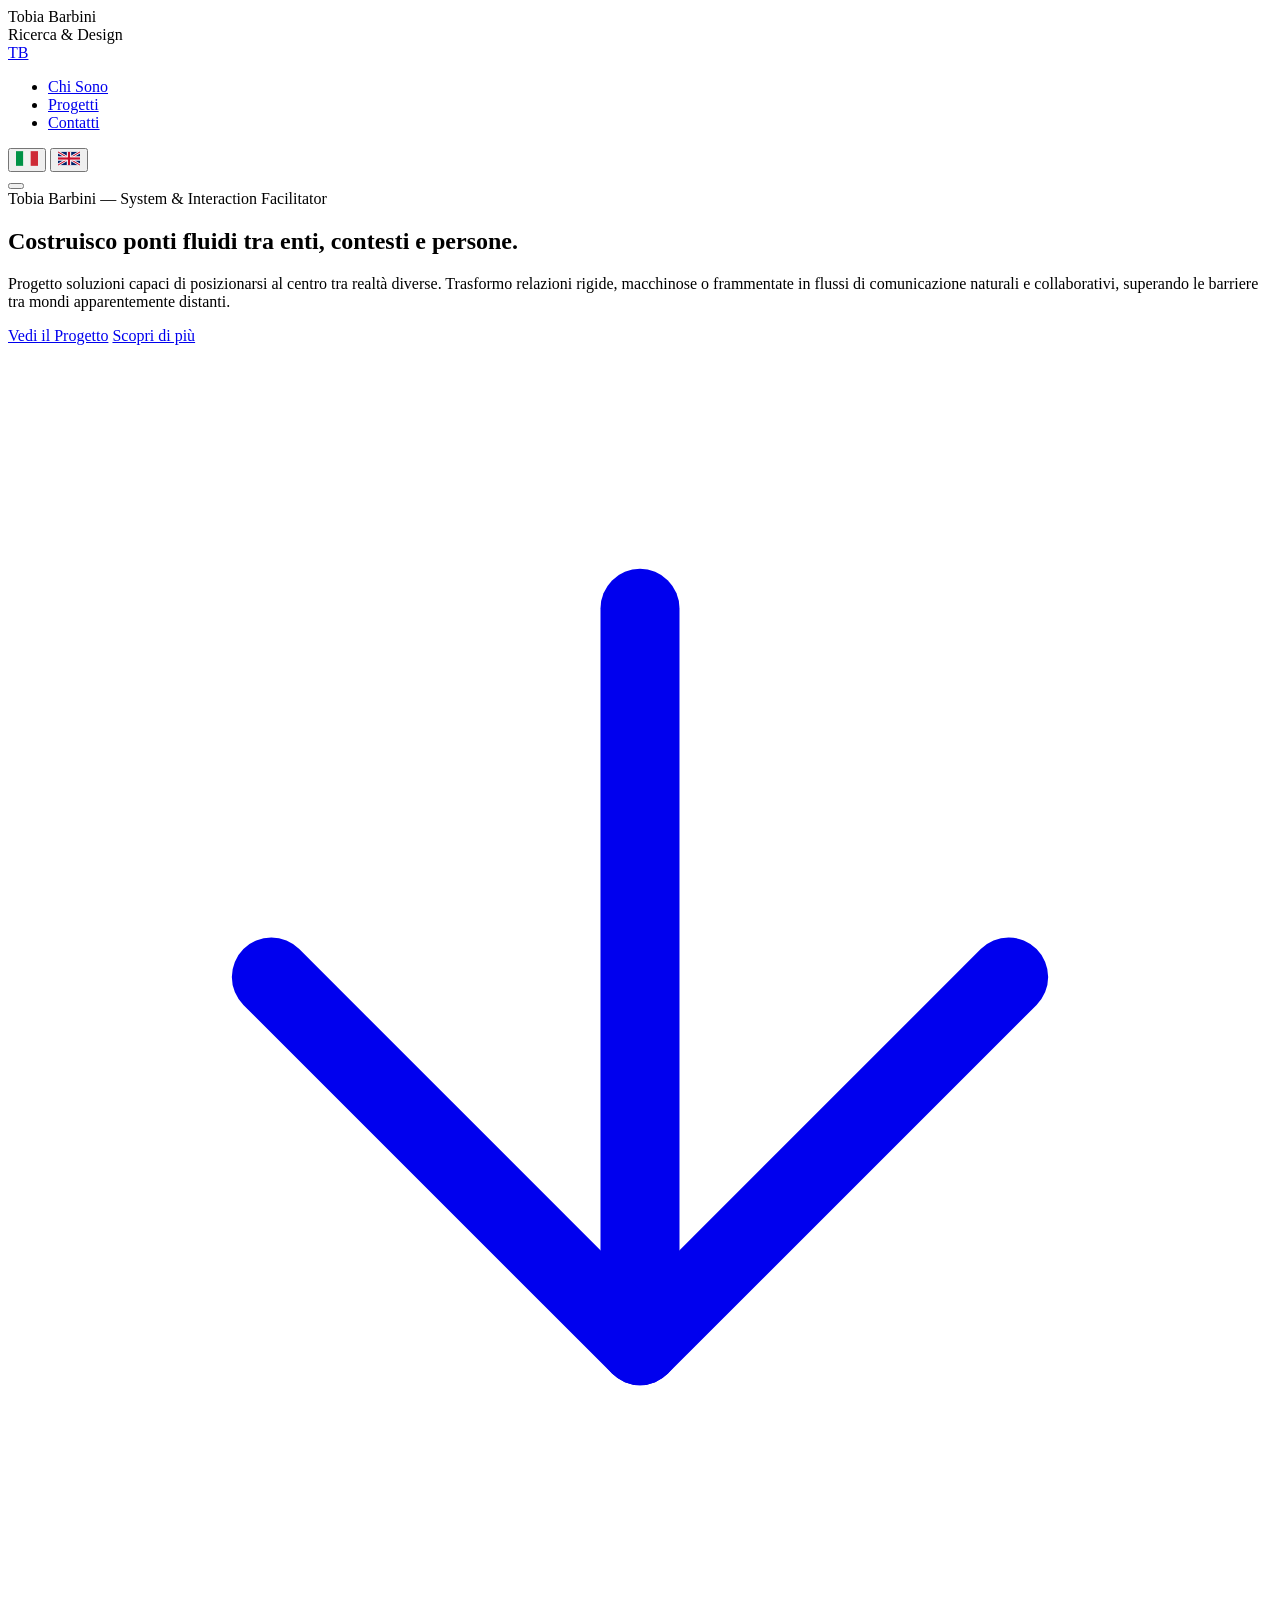
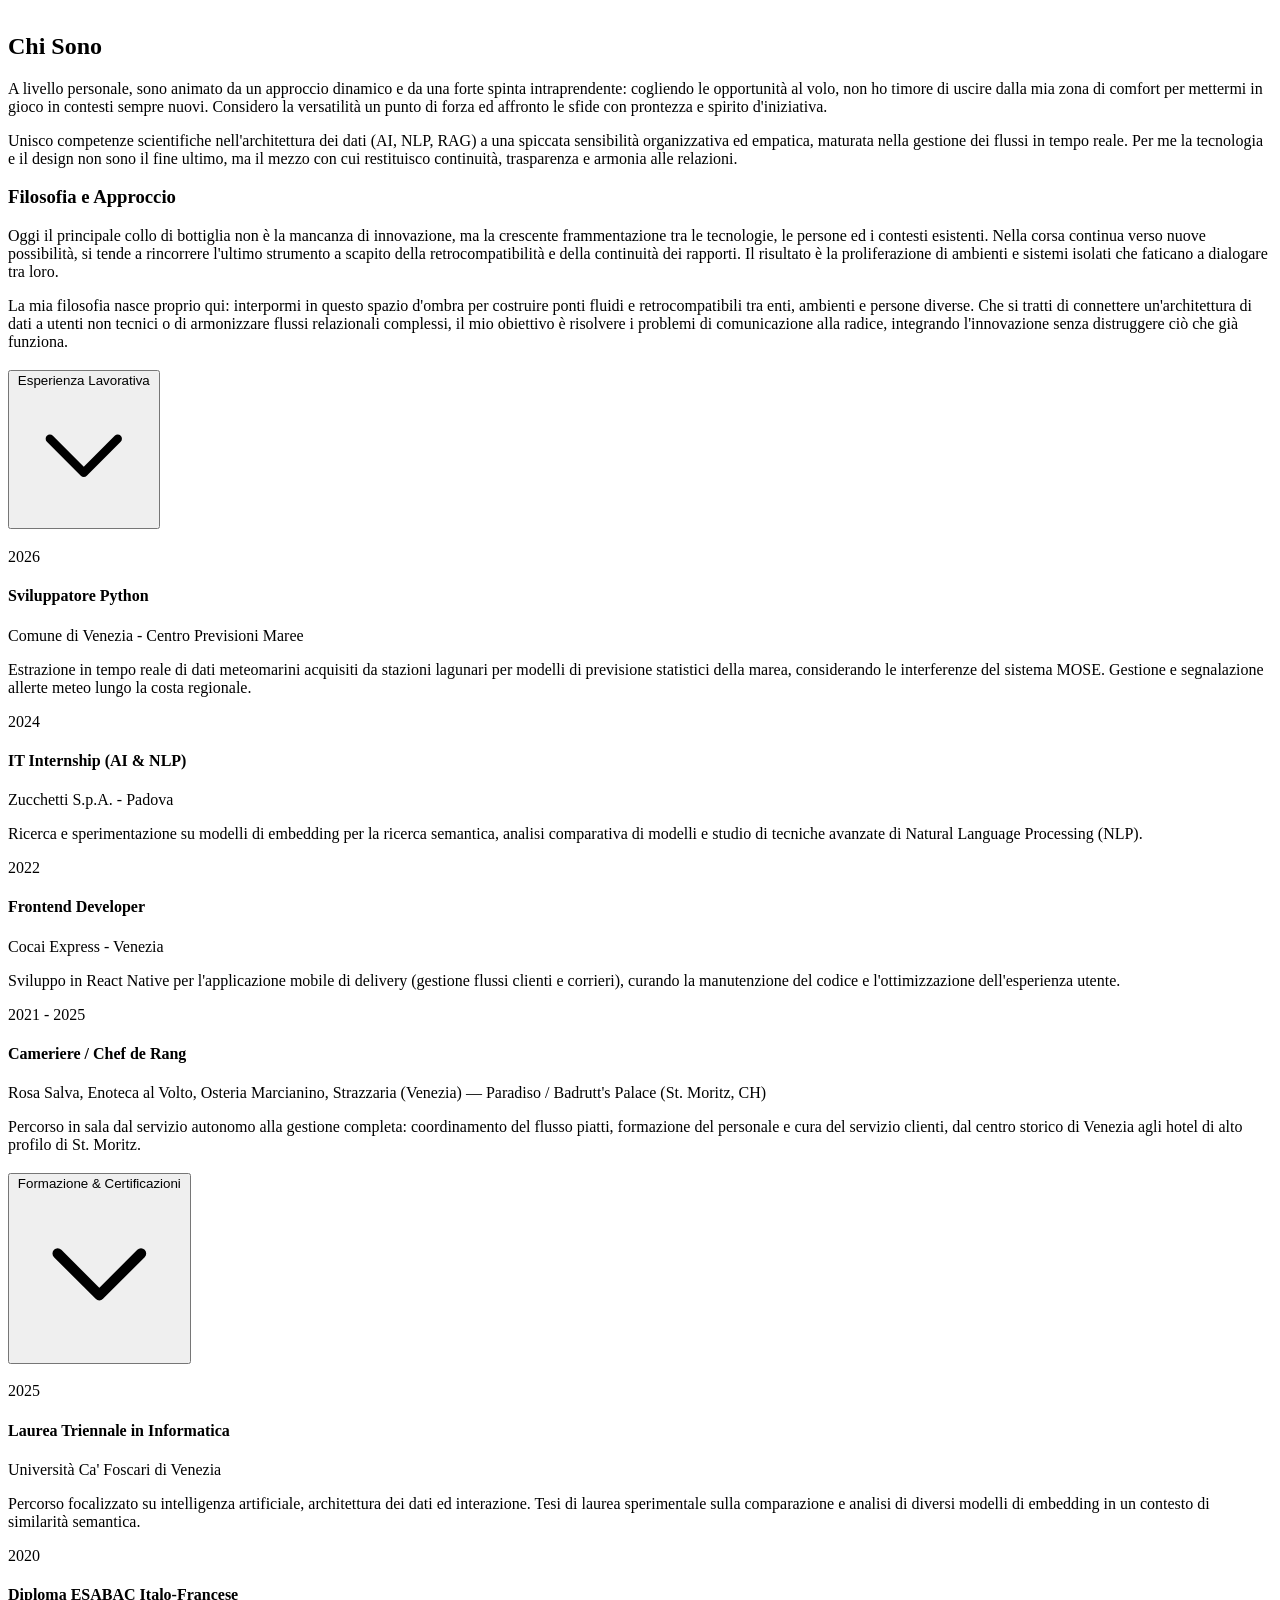
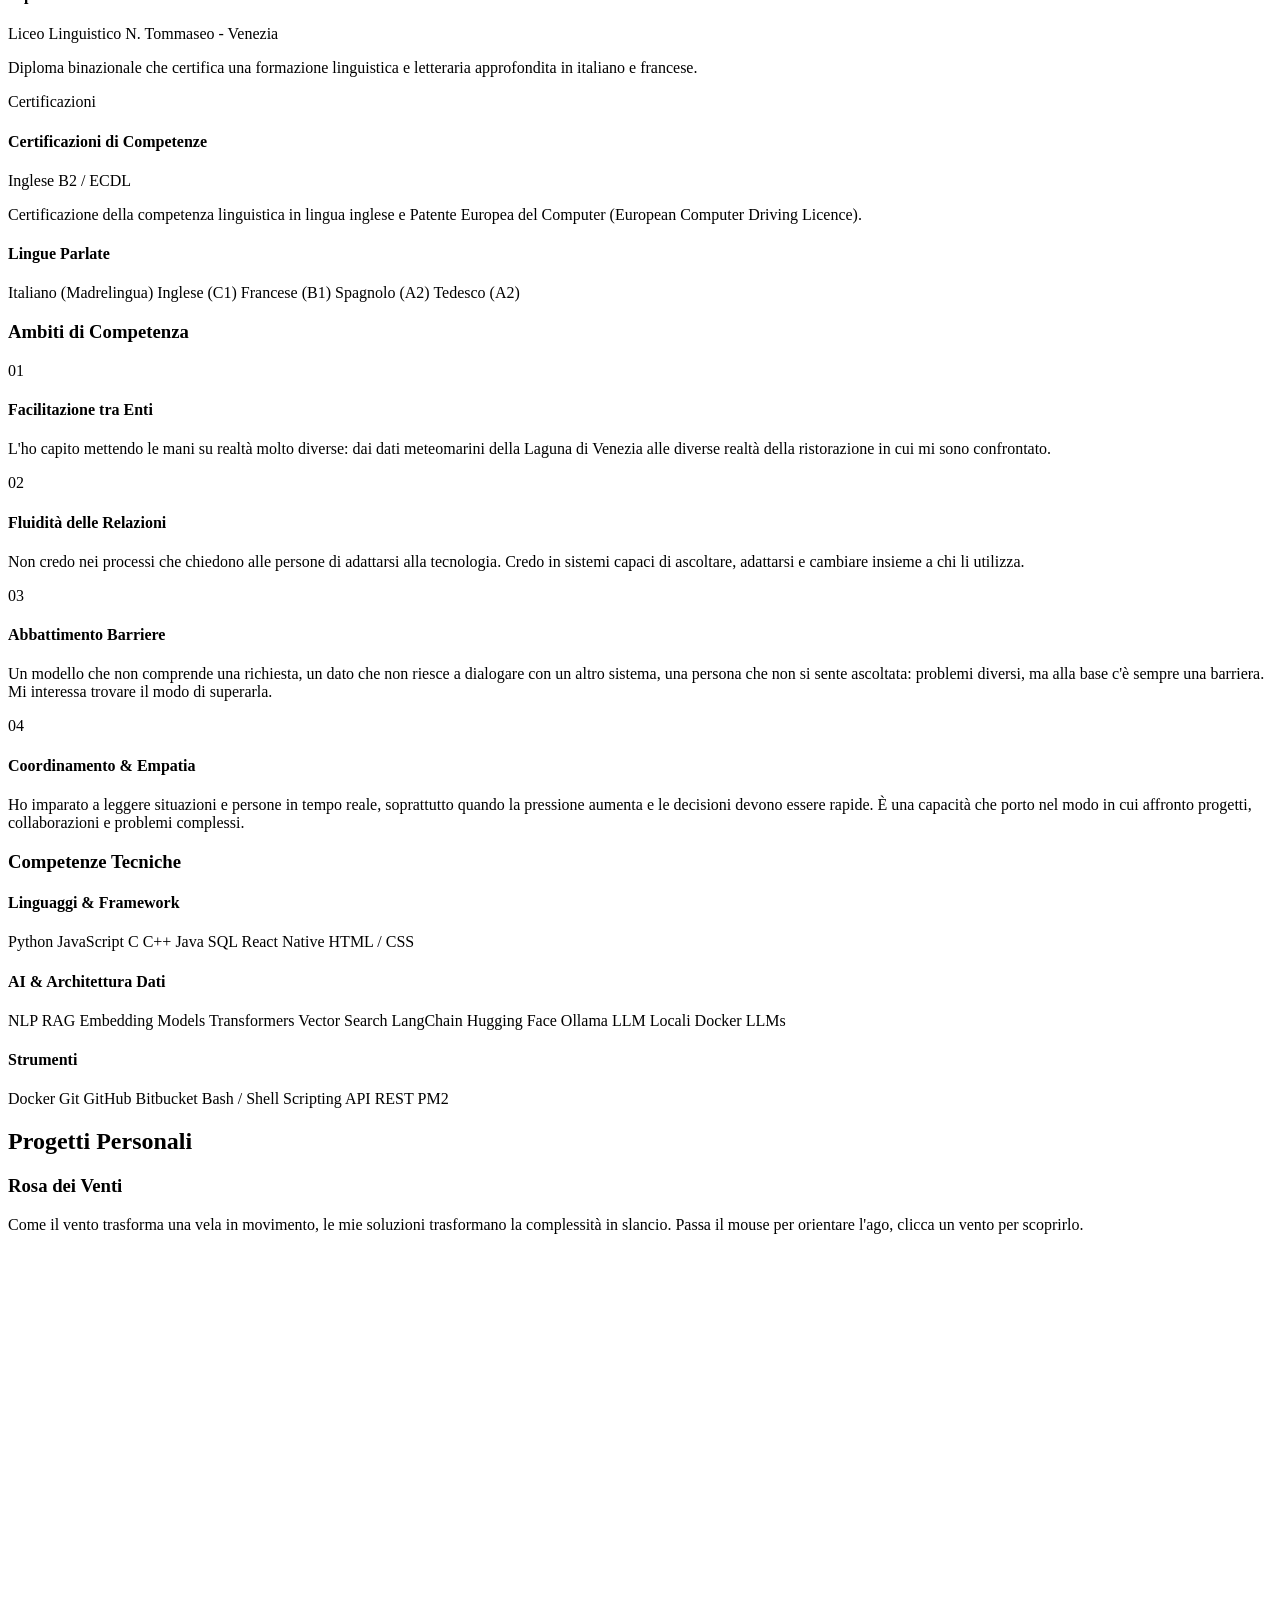
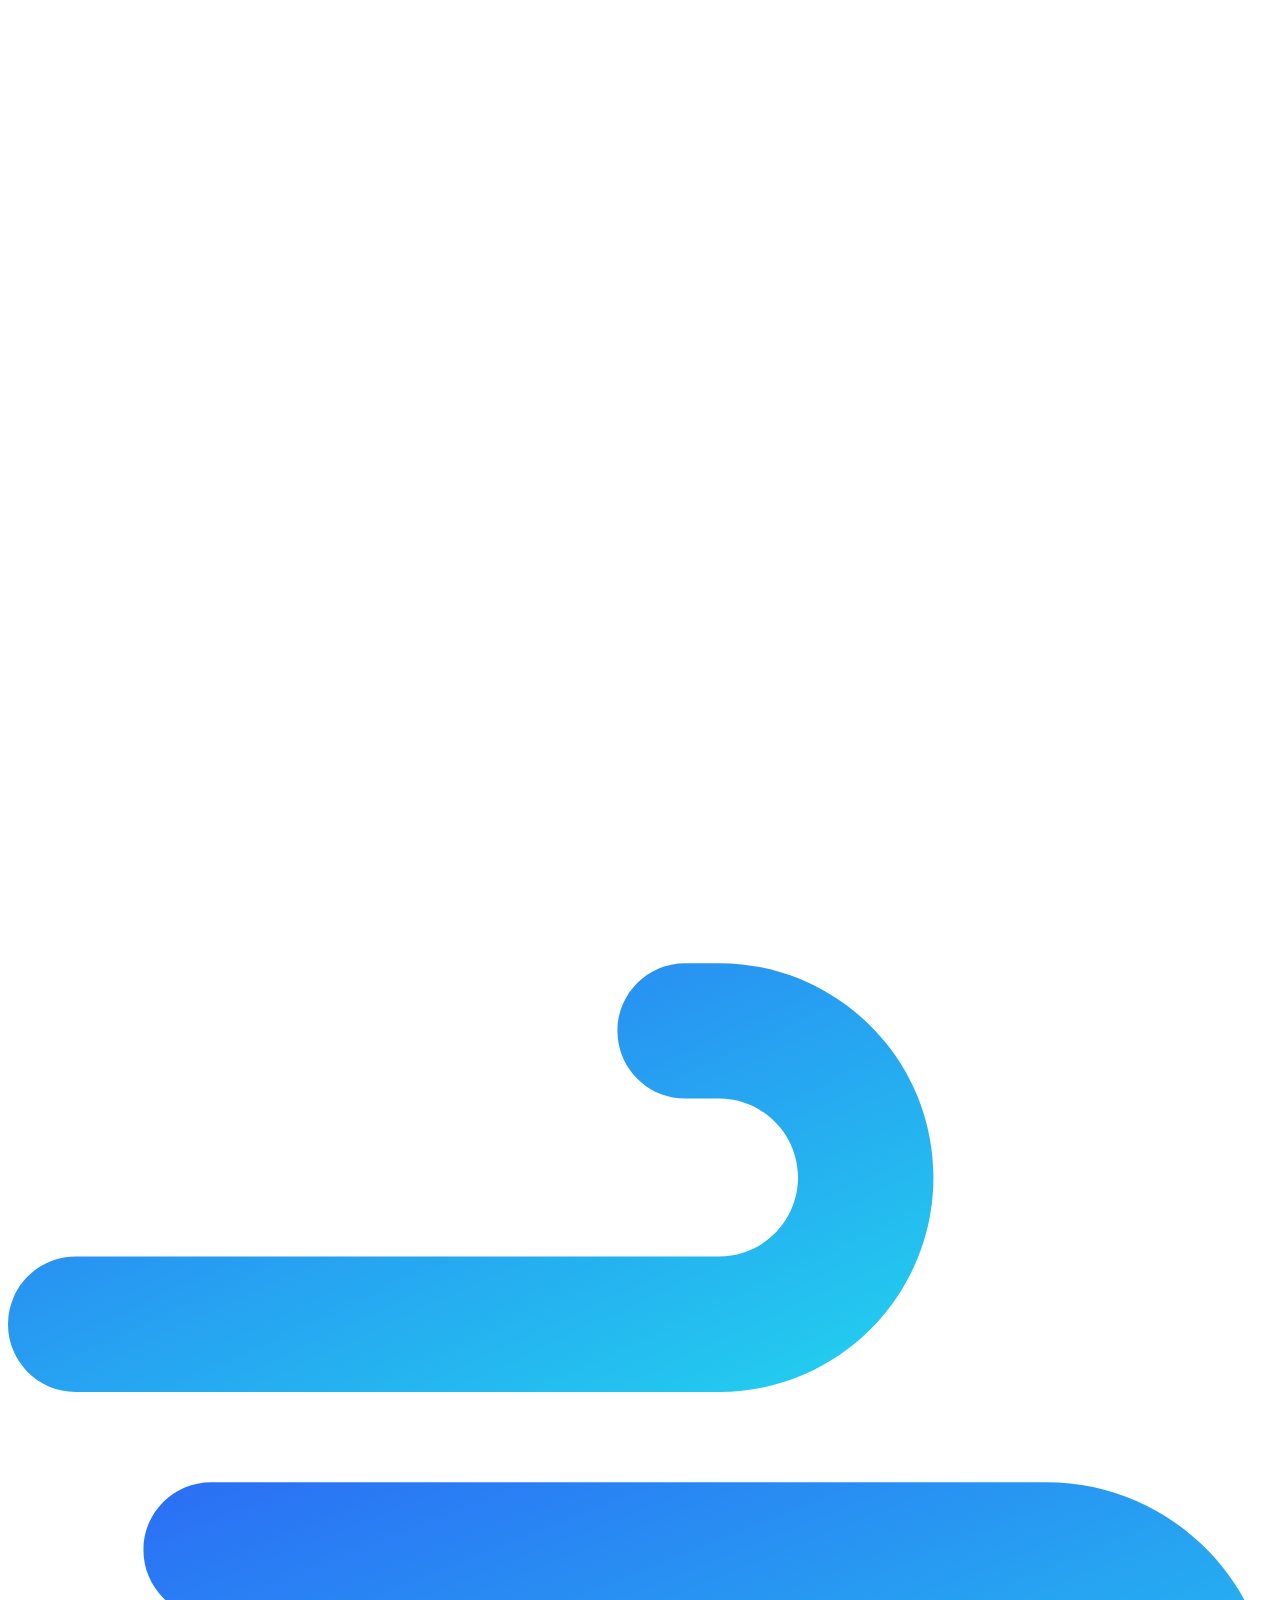
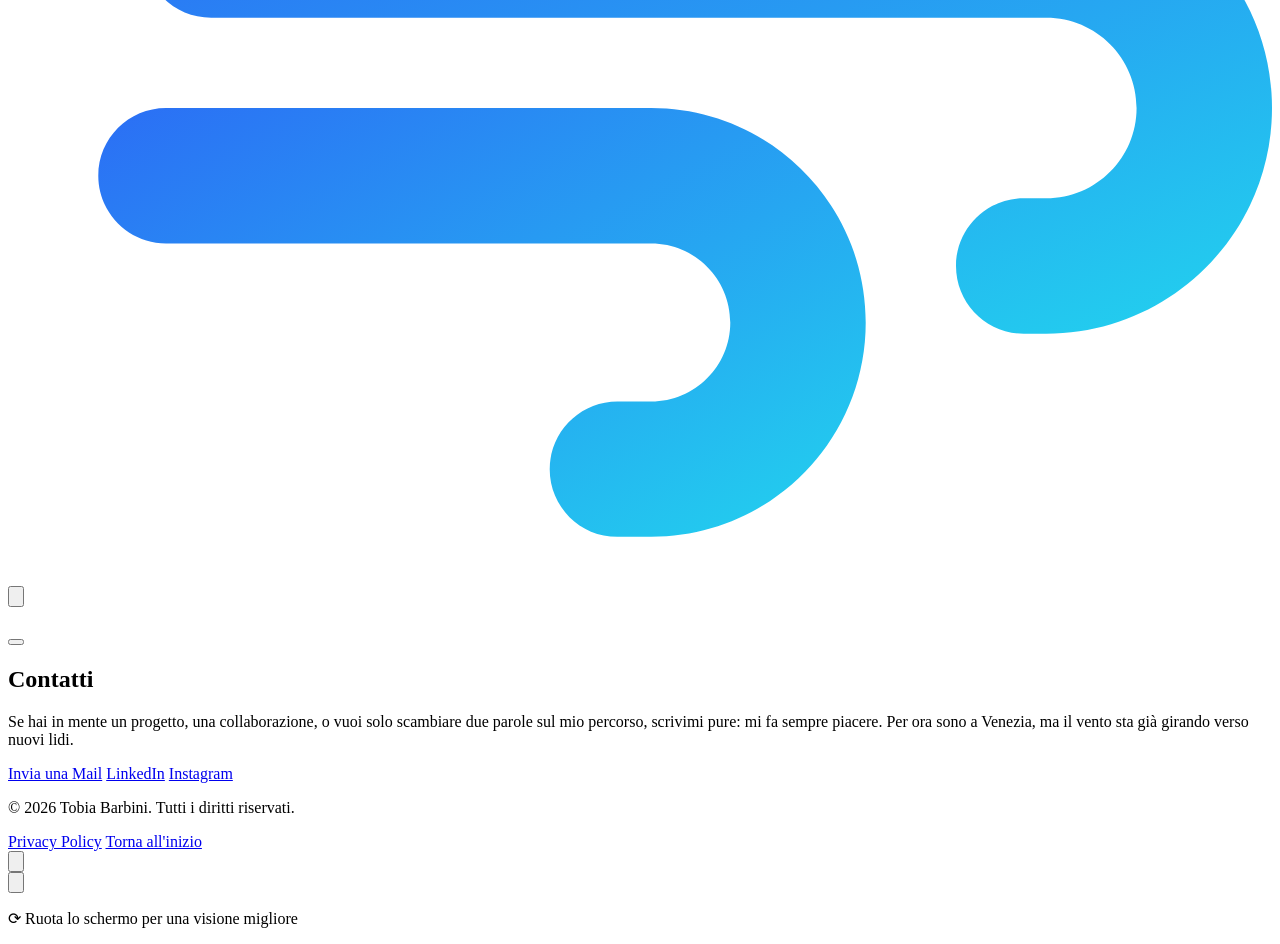
==== index.html @ 82509c0c "Update index.html" ====
<!DOCTYPE html>
<html lang="it">
<head>
    <meta charset="UTF-8">
    <meta name="viewport" content="width=device-width, initial-scale=1.0">
    <title>Tobia Barbini | Facilitatore di Processi & Interazione</title>
    <meta name="description" content="Portfolio di Tobia Barbini. Creo soluzioni e mi inserisco tra enti, ambienti e persone diverse per risolvere problemi di relazione, rendendo la comunicazione fluida, naturale ed efficace.">
    <meta name="author" content="Tobia Barbini">
    
    <!-- Stylesheet (Outfit + Plus Jakarta Sans are self-hosted via @font-face in here) -->
    <link rel="stylesheet" href="style.css">
</head>
<body>

    <!-- Scroll Progress Indicator -->
    <div class="scroll-progress" id="scroll-progress"></div>

    <!-- Preloader -->
    <div id="preloader" class="preloader">
        <div class="loader-content">
            <div class="loader-name">Tobia Barbini</div>
            <div class="loader-subtitle" data-i18n="loader.subtitle">Ricerca & Design</div>
            <div class="loader-bar-container">
                <div class="loader-bar"></div>
            </div>
        </div>
    </div>

    <!-- Header / Navigation -->
    <header class="header">
        <div class="container header-container">
            <a href="#" class="logo" id="nav-logo">
                TB
            </a>

            <div class="header-actions">
                <nav class="nav" id="nav-menu">
                    <ul class="nav-list">
                        <li><a href="#about" class="nav-link" data-i18n="nav.about">Chi Sono</a></li>
                        <li><a href="#projects" class="nav-link" data-i18n="nav.projects">Progetti</a></li>
                        <li><a href="#contact" class="nav-link" data-i18n="nav.contact">Contatti</a></li>
                    </ul>
                </nav>

                <div class="lang-switch" id="lang-switch">
                    <button class="lang-btn" data-lang="it" aria-label="Italiano" title="Italiano">
                        <svg viewBox="0 0 3 2" width="22" height="15" aria-hidden="true">
                            <rect width="1" height="2" x="0" fill="#009246"></rect>
                            <rect width="1" height="2" x="1" fill="#F1F2F1"></rect>
                            <rect width="1" height="2" x="2" fill="#CE2B37"></rect>
                        </svg>
                    </button>
                    <button class="lang-btn" data-lang="en" aria-label="English" title="English">
                        <svg viewBox="0 0 60 36" width="22" height="15" aria-hidden="true">
                            <rect width="60" height="36" fill="#012169"></rect>
                            <line x1="0" y1="0" x2="60" y2="36" stroke="#FFFFFF" stroke-width="7"></line>
                            <line x1="60" y1="0" x2="0" y2="36" stroke="#FFFFFF" stroke-width="7"></line>
                            <line x1="0" y1="0" x2="60" y2="36" stroke="#C8102E" stroke-width="3"></line>
                            <line x1="60" y1="0" x2="0" y2="36" stroke="#C8102E" stroke-width="3"></line>
                            <rect x="24" width="12" height="36" fill="#FFFFFF"></rect>
                            <rect y="12" width="60" height="12" fill="#FFFFFF"></rect>
                            <rect x="27" width="6" height="36" fill="#C8102E"></rect>
                            <rect y="15" width="60" height="6" fill="#C8102E"></rect>
                        </svg>
                    </button>
                </div>

                <button class="nav-toggle" aria-label="Apri menu" id="nav-toggle" data-i18n-aria="nav.openMenu">
                    <span class="hamburger"></span>
                </button>
            </div>
        </div>
    </header>

    <!-- Main Content -->
    <main>
        
        <!-- Hero Section -->
        <section class="hero-section" id="hero">
            <div class="hero-glow" id="hero-glow" aria-hidden="true"></div>
            <div class="hero-blob hero-blob-1" aria-hidden="true"></div>
            <div class="hero-blob hero-blob-2" aria-hidden="true"></div>
            <div class="container hero-container">
                <div class="hero-content">
                    <span class="hero-tagline reveal-item">Tobia Barbini &mdash; System & Interaction Facilitator</span>
                    <h1 class="hero-title reveal-item" data-i18n="hero.title">
                        Costruisco <span class="text-light">ponti fluidi</span> tra enti, contesti e <span class="text-light">persone</span>.
                    </h1>
                    <p class="hero-description reveal-item" data-i18n="hero.description">
                        Progetto soluzioni capaci di posizionarsi al centro tra realtà diverse. Trasformo relazioni rigide, macchinose o frammentate in flussi di comunicazione naturali e collaborativi, superando le barriere tra mondi apparentemente distanti.
                    </p>
                    <div class="hero-cta reveal-item">
                        <a href="#projects" class="btn btn-primary" data-i18n="hero.ctaPrimary">Vedi il Progetto</a>
                        <a href="#about" class="btn btn-secondary" data-i18n="hero.ctaSecondary">Scopri di più</a>
                    </div>
                </div>
            </div>

            <a href="#about" class="scroll-down-btn" aria-label="Scorri giù" data-i18n-aria="hero.scrollDown">
                <svg viewBox="0 0 24 24" fill="none" stroke="currentColor" stroke-width="1.5" stroke-linecap="round" stroke-linejoin="round">
                    <line x1="12" y1="5" x2="12" y2="19"></line>
                    <polyline points="19 12 12 19 5 12"></polyline>
                </svg>
            </a>
        </section>

        <!-- About Section -->
        <section class="about-section section" id="about">
            <div class="container">
                <div class="section-header">
                    <h2 class="section-title" data-i18n="about.sectionTitle">Chi Sono</h2>
                    <div class="section-divider"></div>
                </div>

                <div class="about-text reveal-item">
                    <p data-i18n="about.p3">
                        A livello personale, sono animato da un approccio dinamico e da una forte spinta intraprendente: cogliendo le opportunità al volo, non ho timore di uscire dalla mia zona di comfort per mettermi in gioco in contesti sempre nuovi. Considero la versatilità un punto di forza ed affronto le sfide con prontezza e spirito d'iniziativa.
                    </p>
                    <p data-i18n="about.p4">
                        Unisco competenze scientifiche nell'architettura dei dati (AI, NLP, RAG) a una spiccata sensibilità organizzativa ed empatica, maturata nella gestione dei flussi in tempo reale. Per me la tecnologia e il design non sono il fine ultimo, ma il mezzo con cui restituisco continuità, trasparenza e armonia alle relazioni.
                    </p>

                    <h3 data-i18n="about.philosophyTitle">Filosofia e Approccio</h3>
                    <p data-i18n="about.p1">
                        Oggi il principale collo di bottiglia non è la mancanza di innovazione, ma la crescente frammentazione tra le tecnologie, le persone ed i contesti esistenti. Nella corsa continua verso nuove possibilità, si tende a rincorrere l'ultimo strumento a scapito della retrocompatibilità e della continuità dei rapporti. Il risultato è la proliferazione di ambienti e sistemi isolati che faticano a dialogare tra loro.
                    </p>
                    <p data-i18n="about.p2">
                        La mia filosofia nasce proprio qui: interpormi in questo spazio d'ombra per costruire ponti fluidi e retrocompatibili tra enti, ambienti e persone diverse. Che si tratti di connettere un'architettura di dati a utenti non tecnici o di armonizzare flussi relazionali complessi, il mio obiettivo è risolvere i problemi di comunicazione alla radice, integrando l'innovazione senza distruggere ciò che già funziona.
                    </p>
                </div>

                <!-- Esperienza, Formazione (con Lingue Parlate annidate) -->
                <div class="experience-panel">

                        <!-- Esperienza Sezione -->
                        <div class="journey-section">
                            <h3>
                                <button class="journey-toggle" type="button" aria-expanded="false">
                                    <span data-i18n="journey.experienceTitle">Esperienza Lavorativa</span>
                                    <svg class="journey-toggle-icon" viewBox="0 0 24 24" fill="none" stroke="currentColor" stroke-width="1.5" stroke-linecap="round" stroke-linejoin="round" aria-hidden="true">
                                        <polyline points="6 9 12 15 18 9"></polyline>
                                    </svg>
                                </button>
                            </h3>
                            <div class="journey-collapse">
                            <div class="journey-collapse-inner">
                            <div class="journey-list">
                                <!-- Journey Item 1 -->
                                <div class="journey-item reveal-item">
                                    <div class="journey-year">2026</div>
                                    <div class="journey-details">
                                        <h4 data-i18n="journey.item1.title">Sviluppatore Python</h4>
                                        <p class="journey-org">Comune di Venezia - Centro Previsioni Maree</p>
                                        <p class="journey-desc" data-i18n="journey.item1.desc">Estrazione in tempo reale di dati meteomarini acquisiti da stazioni lagunari per modelli di previsione statistici della marea, considerando le interferenze del sistema MOSE. Gestione e segnalazione allerte meteo lungo la costa regionale.</p>
                                    </div>
                                </div>

                                <!-- Journey Item 3 -->
                                <div class="journey-item reveal-item">
                                    <div class="journey-year">2024</div>
                                    <div class="journey-details">
                                        <h4>IT Internship (AI & NLP)</h4>
                                        <p class="journey-org">Zucchetti S.p.A. - Padova</p>
                                        <p class="journey-desc" data-i18n="journey.item3.desc">Ricerca e sperimentazione su modelli di embedding per la ricerca semantica, analisi comparativa di modelli e studio di tecniche avanzate di Natural Language Processing (NLP).</p>
                                    </div>
                                </div>

                                <!-- Journey Item 4 -->
                                <div class="journey-item reveal-item">
                                    <div class="journey-year">2022</div>
                                    <div class="journey-details">
                                        <h4>Frontend Developer</h4>
                                        <p class="journey-org">Cocai Express - Venezia</p>
                                        <p class="journey-desc" data-i18n="journey.item4.desc">Sviluppo in React Native per l'applicazione mobile di delivery (gestione flussi clienti e corrieri), curando la manutenzione del codice e l'ottimizzazione dell'esperienza utente.</p>
                                    </div>
                                </div>

                                <!-- Journey Item 5 (condensed: merges the Chef de Rang and
                                     Cameriere/Barista roles, kept last as less relevant here) -->
                                <div class="journey-item reveal-item">
                                    <div class="journey-year">2021 - 2025</div>
                                    <div class="journey-details">
                                        <h4 data-i18n="journey.item5.title">Cameriere / Chef de Rang</h4>
                                        <p class="journey-org">Rosa Salva, Enoteca al Volto, Osteria Marcianino, Strazzaria (Venezia) &mdash; Paradiso / Badrutt's Palace (St. Moritz, CH)</p>
                                        <p class="journey-desc" data-i18n="journey.item5.desc">Percorso in sala dal servizio autonomo alla gestione completa: coordinamento del flusso piatti, formazione del personale e cura del servizio clienti, dal centro storico di Venezia agli hotel di alto profilo di St. Moritz.</p>
                                    </div>
                                </div>
                            </div>
                            </div>
                            </div>
                        </div>

                        <!-- Formazione Sezione -->
                        <div class="journey-section">
                            <h3>
                                <button class="journey-toggle" type="button" aria-expanded="false">
                                    <span data-i18n="journey.educationTitle">Formazione & Certificazioni</span>
                                    <svg class="journey-toggle-icon" viewBox="0 0 24 24" fill="none" stroke="currentColor" stroke-width="1.5" stroke-linecap="round" stroke-linejoin="round" aria-hidden="true">
                                        <polyline points="6 9 12 15 18 9"></polyline>
                                    </svg>
                                </button>
                            </h3>
                            <div class="journey-collapse">
                            <div class="journey-collapse-inner">
                            <div class="journey-list">
                                <!-- Journey Item 6 -->
                                <div class="journey-item reveal-item">
                                    <div class="journey-year">2025</div>
                                    <div class="journey-details">
                                        <h4 data-i18n="journey.item6.title">Laurea Triennale in Informatica</h4>
                                        <p class="journey-org">Università Ca' Foscari di Venezia</p>
                                        <p class="journey-desc" data-i18n="journey.item6.desc">Percorso focalizzato su intelligenza artificiale, architettura dei dati ed interazione. Tesi di laurea sperimentale sulla comparazione e analisi di diversi modelli di embedding in un contesto di similarità semantica.</p>
                                    </div>
                                </div>

                                <!-- Journey Item 7 -->
                                <div class="journey-item reveal-item">
                                    <div class="journey-year">2020</div>
                                    <div class="journey-details">
                                        <h4 data-i18n="journey.item7.title">Diploma ESABAC Italo-Francese</h4>
                                        <p class="journey-org">Liceo Linguistico N. Tommaseo - Venezia</p>
                                        <p class="journey-desc" data-i18n="journey.item7.desc">Diploma binazionale che certifica una formazione linguistica e letteraria approfondita in italiano e francese.</p>
                                    </div>
                                </div>

                                <!-- Journey Item 8 (Certifications) -->
                                <div class="journey-item reveal-item">
                                    <div class="journey-year" data-i18n="journey.item8.year">Certificazioni</div>
                                    <div class="journey-details">
                                        <h4 data-i18n="journey.item8.title">Certificazioni di Competenze</h4>
                                        <p class="journey-org">Inglese B2 / ECDL</p>
                                        <p class="journey-desc" data-i18n="journey.item8.desc">Certificazione della competenza linguistica in lingua inglese e Patente Europea del Computer (European Computer Driving Licence).</p>
                                    </div>
                                </div>
                            </div>

                            <!-- Lingue Parlate: nested inside Formazione & Certificazioni -->
                            <div class="journey-languages">
                                <h4 data-i18n="journey.languagesTitle">Lingue Parlate</h4>
                                <div class="languages-list">
                                    <span class="lang-tag reveal-item" data-i18n="journey.langIt">Italiano (Madrelingua)</span>
                                    <span class="lang-tag reveal-item" data-i18n="journey.langEn">Inglese (C1)</span>
                                    <span class="lang-tag reveal-item" data-i18n="journey.langFr">Francese (B1)</span>
                                    <span class="lang-tag reveal-item" data-i18n="journey.langEs">Spagnolo (A2)</span>
                                    <span class="lang-tag reveal-item" data-i18n="journey.langDe">Tedesco (A2)</span>
                                </div>
                            </div>
                            </div>
                            </div>
                        </div>

                </div>

                <!-- Focus Areas: static grid, one card per area. -->
                <div class="focus-section">
                    <h3 class="focus-title reveal-item" data-i18n="focus.sectionTitle">Ambiti di Competenza</h3>
                    <div class="focus-grid">
                        <div class="focus-card reveal-item">
                            <div class="focus-num">01</div>
                            <h4 data-i18n="focus.card1.title">Facilitazione tra Enti</h4>
                            <p data-i18n="focus.card1.desc">L'ho capito mettendo le mani su realtà molto diverse: dai dati meteomarini della Laguna di Venezia alle diverse realtà della ristorazione in cui mi sono confrontato.</p>
                        </div>

                        <div class="focus-card reveal-item">
                            <div class="focus-num">02</div>
                            <h4 data-i18n="focus.card2.title">Fluidità delle Relazioni</h4>
                            <p data-i18n="focus.card2.desc">Non credo nei processi che chiedono alle persone di adattarsi alla tecnologia. Credo in sistemi capaci di ascoltare, adattarsi e cambiare insieme a chi li utilizza.</p>
                        </div>

                        <div class="focus-card reveal-item">
                            <div class="focus-num">03</div>
                            <h4 data-i18n="focus.card3.title">Abbattimento Barriere</h4>
                            <p data-i18n="focus.card3.desc">Un modello che non comprende una richiesta, un dato che non riesce a dialogare con un altro sistema, una persona che non si sente ascoltata: problemi diversi, ma alla base c'è sempre una barriera. Mi interessa trovare il modo di superarla.</p>
                        </div>

                        <div class="focus-card reveal-item">
                            <div class="focus-num">04</div>
                            <h4 data-i18n="focus.card4.title">Coordinamento & Empatia</h4>
                            <p data-i18n="focus.card4.desc">Ho imparato a leggere situazioni e persone in tempo reale, soprattutto quando la pressione aumenta e le decisioni devono essere rapide. È una capacità che porto nel modo in cui affronto progetti, collaborazioni e problemi complessi.</p>
                        </div>
                    </div>
                </div>

                <!-- Technical Skills: simple tag grid grouped by category. -->
                <div class="skills-section">
                    <h3 class="skills-title reveal-item" data-i18n="skills.sectionTitle">Competenze Tecniche</h3>
                    <div class="skills-groups">
                        <div class="skills-group reveal-item">
                            <h4 data-i18n="skills.group1.title">Linguaggi & Framework</h4>
                            <div class="skills-tags">
                                <span>Python</span>
                                <span>JavaScript</span>
                                <span>C</span>
                                <span>C++</span>
                                <span>Java</span>
                                <span>SQL</span>
                                <span>React Native</span>
                                <span>HTML / CSS</span>
                            </div>
                        </div>

                        <div class="skills-group reveal-item">
                            <h4 data-i18n="skills.group2.title">AI & Architettura Dati</h4>
                            <div class="skills-tags">
                                <span>NLP</span>
                                <span>RAG</span>
                                <span>Embedding Models</span>
                                <span>Transformers</span>
                                <span>Vector Search</span>
                                <span>LangChain</span>
                                <span>Hugging Face</span>
                                <span>Ollama</span>
                                <span>LLM Locali</span>
                                <span>Docker LLMs</span>
                            </div>
                        </div>

                        <div class="skills-group reveal-item">
                            <h4 data-i18n="skills.group3.title">Strumenti</h4>
                            <div class="skills-tags">
                                <span>Docker</span>
                                <span>Git</span>
                                <span>GitHub</span>
                                <span>Bitbucket</span>
                                <span>Bash / Shell Scripting</span>
                                <span>API REST</span>
                                <span>PM2</span>
                            </div>
                        </div>
                    </div>
                </div>

            </div>
        </section>

        <!-- Projects Section -->
        <section class="projects-section section" id="projects">
            <div class="container">
                <div class="section-header">
                    <h2 class="section-title" data-i18n="projects.sectionTitle">Progetti Personali</h2>
                    <div class="section-divider"></div>
                </div>

                <!-- Single Featured Project Showcase: an interactive "rosa dei venti"
                     (wind rose) — each cardinal point is a project slot. Only Ostro
                     is active for now; clicking it opens a short info banner, which
                     for Ostro also links to the full specs modal below (see
                     script.js, section 5 & 5b). -->
                <div class="featured-project reveal-item">
                    <h3 class="windrose-name" data-i18n="projects.windroseName">Rosa dei Venti</h3>
                    <p class="windrose-desc" data-i18n="projects.windroseDesc">
                        Come il vento trasforma una vela in movimento, le mie soluzioni trasformano la complessità in slancio. Passa il mouse per orientare l'ago, clicca un vento per scoprirlo.
                    </p>
                    <div class="owr-wrapper" id="owr-root">
                        <div class="owr-frame-ring"></div>
                        <svg class="owr-star-svg" id="owr-star" viewBox="0 0 100 100"></svg>

                        <div class="owr-needle" id="owr-needle"></div>

                        <div class="owr-core" aria-hidden="true">
                            <!-- "Wind Flow" icon (Streamline), split into its 3 gust lines so
                                 each can drift on its own — see .owr-wind-line in style.css. -->
                            <svg viewBox="0 0 14 14">
                                <defs>
                                    <linearGradient id="owrGradWind" x1="0%" y1="0%" x2="100%" y2="100%">
                                        <stop offset="0%" stop-color="#2b6ef5"/>
                                        <stop offset="100%" stop-color="#22d3ee"/>
                                    </linearGradient>
                                </defs>
                                <path class="owr-wind-line owr-wind-line--top" fill="url(#owrGradWind)" d="M6.75 1.24994c0-.414215.33579-.750001.75-.750001h.375c1.31168 0 2.375 1.063321 2.375 2.375001 0 1.31168-1.06332 2.375-2.375 2.375H.75c-.414214 0-.75-.33579-.75-.75s.335786-.75.75-.75h7.125c.48325 0 .875-.39175.875-.875s-.39175-.875-.875-.875H7.5c-.41421 0-.75-.33579-.75-.75Z"/>
                                <path class="owr-wind-line owr-wind-line--mid" fill="url(#owrGradWind)" d="M2.25 6.24994c-.41421 0-.75.33579-.75.75s.33579.75.75.75h9.25c.5523 0 1 .44771 1 1 0 .55228-.4477 1-1 1h-.25c-.4142 0-.75.33576-.75.74996 0 .4143.3358.75.75.75h.25c1.3807 0 2.5-1.1192 2.5-2.49996 0-1.38071-1.1193-2.5-2.5-2.5H2.25Z"/>
                                <path class="owr-wind-line owr-wind-line--bottom" fill="url(#owrGradWind)" d="M1 9.49994c0-.41421.33579-.75.75-.75h5.375c1.31168 0 2.375 1.06332 2.375 2.37496 0 1.3117-1.06332 2.375-2.375 2.375H6.75c-.41421 0-.75-.3357-.75-.75 0-.4142.33579-.75.75-.75h.375c.48325 0 .875-.3917.875-.875 0-.4832-.39175-.875-.875-.875H1.75c-.41421 0-.75-.33575-.75-.74996Z"/>
                            </svg>
                        </div>

                        <!-- i punti cardinali vengono generati da JS a partire da OWR_WINDS -->

                        <!-- Wind info banner: always centered over the compass,
                             populated by JS on point click (see showWindBanner) -->
                        <div class="owr-info-banner" id="owr-info-banner">
                            <button class="owr-info-close" id="owr-info-close" aria-label="Chiudi" data-i18n-aria="windrose.closeBanner">
                                <svg viewBox="0 0 24 24" fill="none" stroke="currentColor" stroke-width="1.5" stroke-linecap="round" stroke-linejoin="round">
                                    <line x1="18" y1="6" x2="6" y2="18"></line>
                                    <line x1="6" y1="6" x2="18" y2="18"></line>
                                </svg>
                            </button>
                            <span class="owr-info-badge" id="owr-info-badge"></span>
                            <h4 class="owr-info-title" id="owr-info-title"></h4>
                            <p class="owr-info-desc" id="owr-info-desc"></p>
                            <p class="owr-info-note" id="owr-info-note"></p>
                            <button class="btn btn-primary owr-info-cta" id="owr-info-cta"></button>
                        </div>
                    </div>
                </div>
            </div>
        </section>

        <!-- Contact Section -->
        <section class="contact-section section" id="contact">
            <div class="container">
                <div class="section-header">
                    <h2 class="section-title" data-i18n="contact.sectionTitle">Contatti</h2>
                    <div class="section-divider"></div>
                </div>

                <div class="contact-simple reveal-item">
                    <p class="contact-lead" data-i18n="contact.lead">
                        Se hai in mente un progetto, una collaborazione, o vuoi solo scambiare due parole sul mio percorso, scrivimi pure: mi fa sempre piacere. Per ora sono a Venezia, ma il vento sta già girando verso nuovi lidi.
                    </p>
                    <div class="contact-buttons">
                        <a href="mailto:tobia.barbini@gmail.com" class="btn btn-primary" data-i18n="contact.emailBtn">Invia una Mail</a>
                        <a href="https://www.linkedin.com/in/tobia-barbini-51a0702b9" target="_blank" rel="noopener noreferrer" class="btn btn-secondary">LinkedIn</a>
                        <a href="https://instagram.com/tobiabarbini" target="_blank" rel="noopener noreferrer" class="btn btn-secondary">Instagram</a>
                    </div>
                </div>
            </div>
        </section>

    </main>

    <!-- Footer -->
    <footer class="footer">
        <div class="container footer-container">
            <p class="copyright">&copy; <span id="year">2026</span> Tobia Barbini. <span data-i18n="footer.rights">Tutti i diritti riservati.</span></p>
            <div class="footer-links">
                <a href="privacy.html" data-i18n="footer.privacy">Privacy Policy</a>
                <a href="#hero" data-i18n="footer.backToTop">Torna all'inizio</a>
            </div>
        </div>
    </footer>

    <!-- Project Details Modal -->
    <div id="project-modal" class="modal" aria-hidden="true" role="dialog">
        <div class="modal-overlay" id="modal-overlay"></div>
        <div class="modal-wrapper">
            <div class="modal-container">
                <button class="modal-close" aria-label="Chiudi" id="modal-close" data-i18n-aria="modal.close">
                    <svg viewBox="0 0 24 24" fill="none" stroke="currentColor" stroke-width="1.5" stroke-linecap="round" stroke-linejoin="round">
                        <line x1="18" y1="6" x2="6" y2="18"></line>
                        <line x1="6" y1="6" x2="18" y2="18"></line>
                    </svg>
                </button>
                <div class="modal-content" id="modal-content-details">
                    <!-- Dynamic Content -->
                </div>
            </div>
        </div>
    </div>

    <!-- Screenshot Lightbox: opens a demo screenshot at full screen -->
    <div id="image-lightbox" class="lightbox" aria-hidden="true">
        <div class="lightbox-overlay" id="lightbox-overlay"></div>
        <button class="lightbox-close" id="lightbox-close" aria-label="Chiudi" data-i18n-aria="modal.close">
            <svg viewBox="0 0 24 24" fill="none" stroke="currentColor" stroke-width="1.5" stroke-linecap="round" stroke-linejoin="round">
                <line x1="18" y1="6" x2="6" y2="18"></line>
                <line x1="6" y1="6" x2="18" y2="18"></line>
            </svg>
        </button>
        <img class="lightbox-img" id="lightbox-img" src="" alt="">
        <!-- Shown only on narrow, portrait screens (see .lightbox-rotate-hint
             in style.css) — these screenshots are wide desktop UI, so a
             portrait phone can't display them at a readable size. -->
        <p class="lightbox-rotate-hint" data-i18n="modal.rotateHint">
            ⟳ Ruota lo schermo per una visione migliore
        </p>
    </div>

    <!-- Script -->
    <script src="script.js"></script>
</body>
</html>
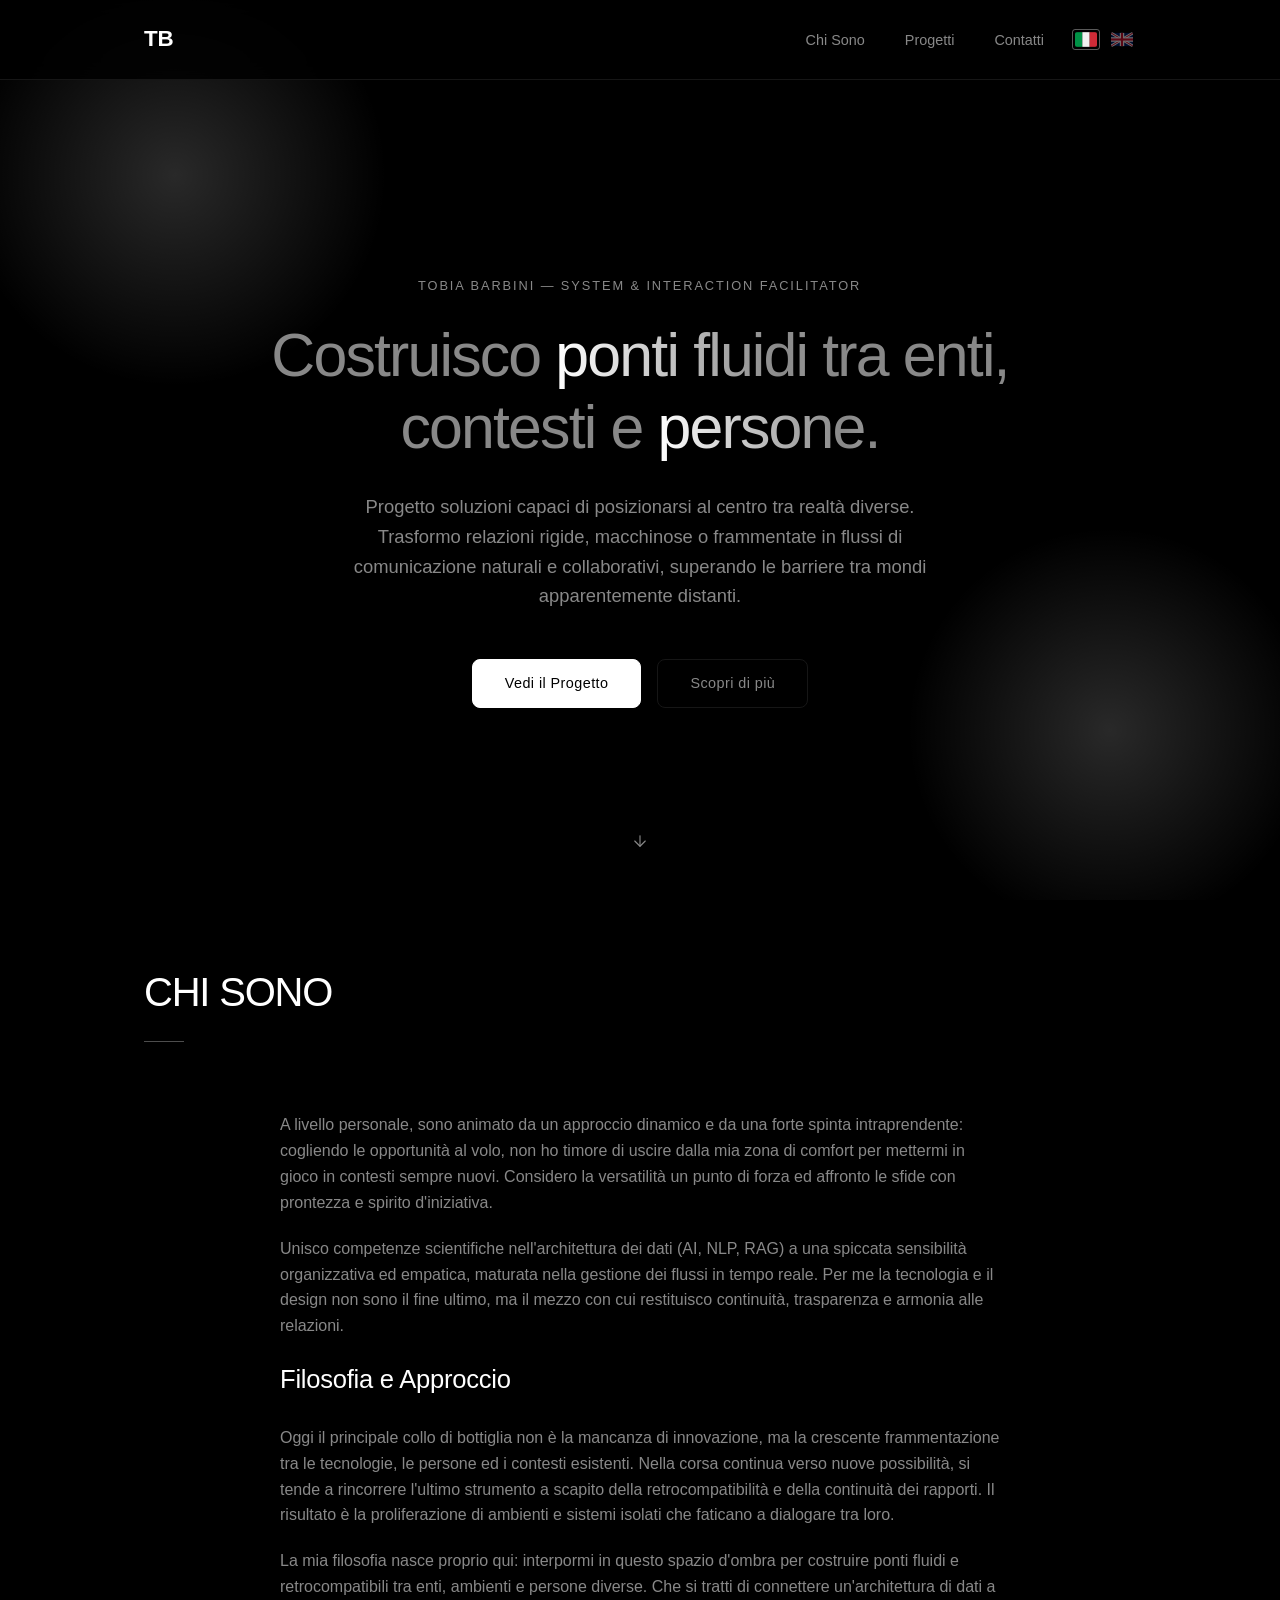
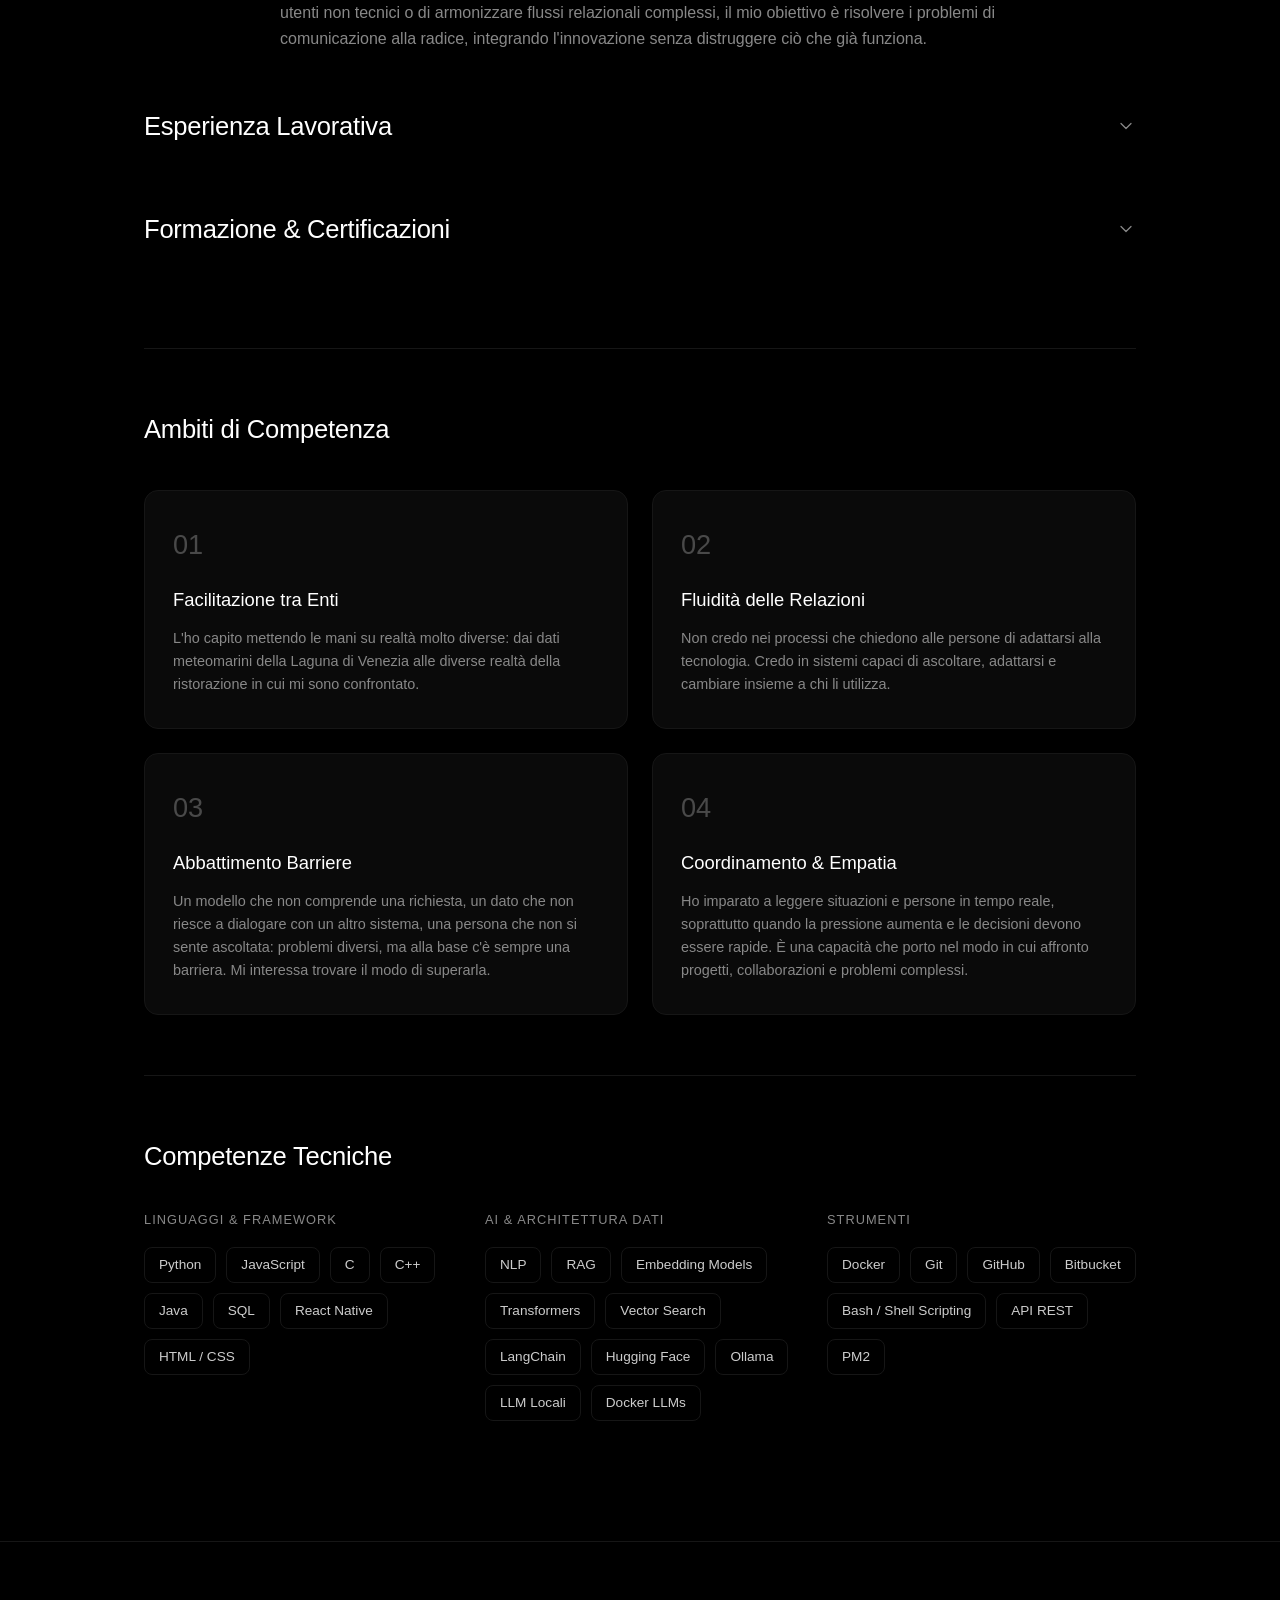
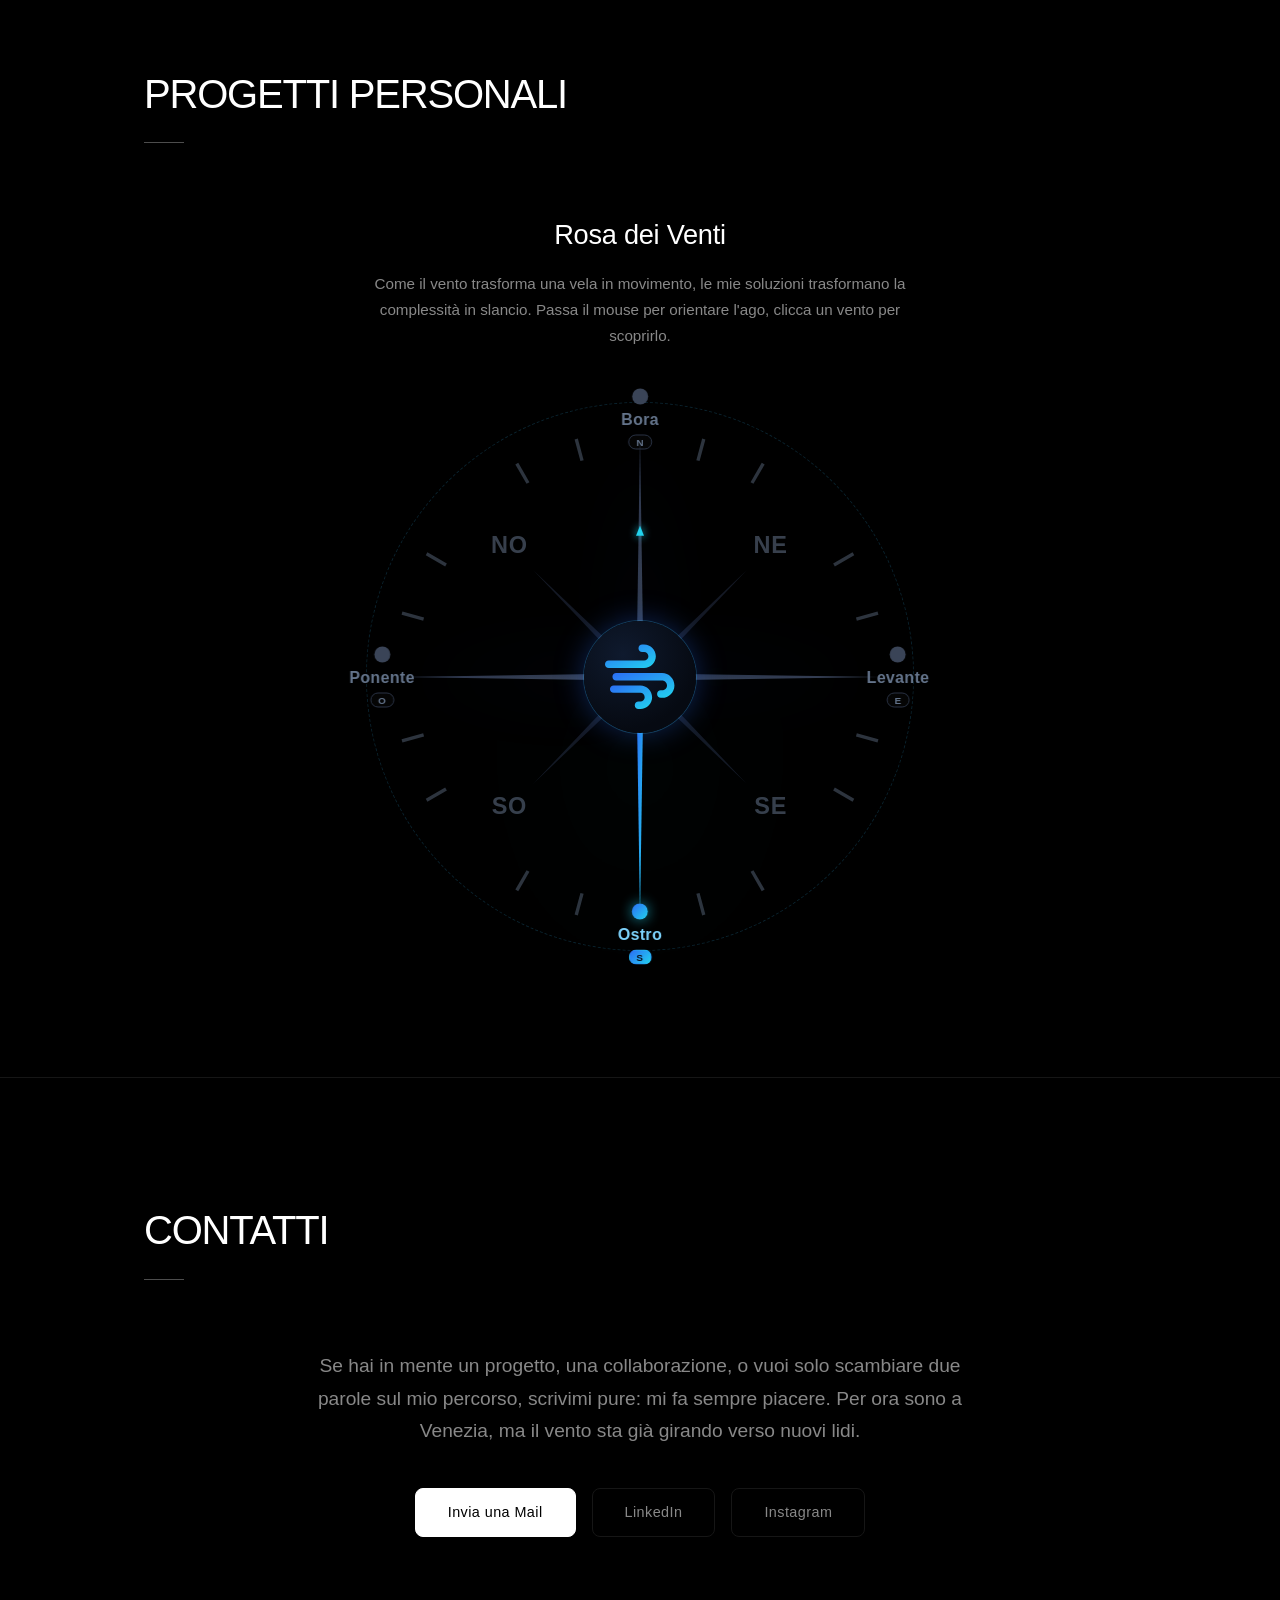
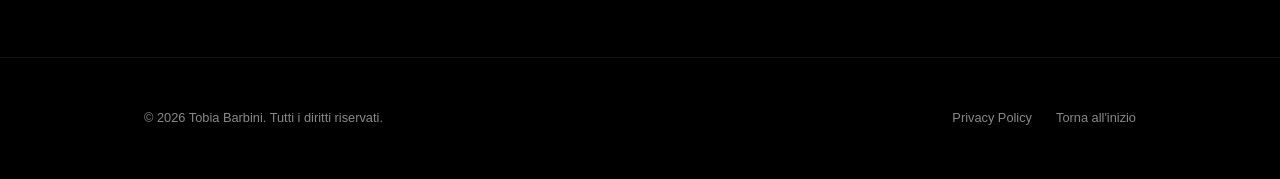
==== commit a6eed4ca: "fix ostro" ====
--- a/index.html
+++ b/index.html
@@ -343,9 +343,9 @@
 
                 <!-- Single Featured Project Showcase: an interactive "rosa dei venti"
                      (wind rose) — each cardinal point is a project slot. Only Ostro
-                     is active for now; clicking it opens a short info banner, which
-                     for Ostro also links to the full specs modal below (see
-                     script.js, section 5 & 5b). -->
+                     is active for now; clicking it opens a short info banner, whose
+                     CTA links out to the dedicated ostro.html page (see script.js,
+                     section 5). -->
                 <div class="featured-project reveal-item">
                     <h3 class="windrose-name" data-i18n="projects.windroseName">Rosa dei Venti</h3>
                     <p class="windrose-desc" data-i18n="projects.windroseDesc">
@@ -429,42 +429,6 @@
         </div>
     </footer>
 
-    <!-- Project Details Modal -->
-    <div id="project-modal" class="modal" aria-hidden="true" role="dialog">
-        <div class="modal-overlay" id="modal-overlay"></div>
-        <div class="modal-wrapper">
-            <div class="modal-container">
-                <button class="modal-close" aria-label="Chiudi" id="modal-close" data-i18n-aria="modal.close">
-                    <svg viewBox="0 0 24 24" fill="none" stroke="currentColor" stroke-width="1.5" stroke-linecap="round" stroke-linejoin="round">
-                        <line x1="18" y1="6" x2="6" y2="18"></line>
-                        <line x1="6" y1="6" x2="18" y2="18"></line>
-                    </svg>
-                </button>
-                <div class="modal-content" id="modal-content-details">
-                    <!-- Dynamic Content -->
-                </div>
-            </div>
-        </div>
-    </div>
-
-    <!-- Screenshot Lightbox: opens a demo screenshot at full screen -->
-    <div id="image-lightbox" class="lightbox" aria-hidden="true">
-        <div class="lightbox-overlay" id="lightbox-overlay"></div>
-        <button class="lightbox-close" id="lightbox-close" aria-label="Chiudi" data-i18n-aria="modal.close">
-            <svg viewBox="0 0 24 24" fill="none" stroke="currentColor" stroke-width="1.5" stroke-linecap="round" stroke-linejoin="round">
-                <line x1="18" y1="6" x2="6" y2="18"></line>
-                <line x1="6" y1="6" x2="18" y2="18"></line>
-            </svg>
-        </button>
-        <img class="lightbox-img" id="lightbox-img" src="" alt="">
-        <!-- Shown only on narrow, portrait screens (see .lightbox-rotate-hint
-             in style.css) — these screenshots are wide desktop UI, so a
-             portrait phone can't display them at a readable size. -->
-        <p class="lightbox-rotate-hint" data-i18n="modal.rotateHint">
-            ⟳ Ruota lo schermo per una visione migliore
-        </p>
-    </div>
-
     <!-- Script -->
     <script src="script.js"></script>
 </body>
--- a/style.css
+++ b/style.css
@@ -0,0 +1,2140 @@
+/* --- Self-hosted fonts ---
+   Previously loaded from Google Fonts (fonts.googleapis.com/fonts.gstatic.com),
+   which sends every visitor's IP to Google before they've agreed to
+   anything — self-hosting removes that entirely and drops one round-trip.
+   Both are variable fonts, so one file each covers the whole 300-700
+   weight range the site uses. */
+@font-face {
+    font-family: 'Outfit';
+    src: url('fonts/outfit-variable.woff2') format('woff2-variations'), url('fonts/outfit-variable.woff2') format('woff2');
+    font-weight: 300 700;
+    font-style: normal;
+    font-display: swap;
+}
+@font-face {
+    font-family: 'Plus Jakarta Sans';
+    src: url('fonts/plus-jakarta-sans-variable.woff2') format('woff2-variations'), url('fonts/plus-jakarta-sans-variable.woff2') format('woff2');
+    font-weight: 300 700;
+    font-style: normal;
+    font-display: swap;
+}
+
+/* --- Reset & Variables --- */
+:root {
+    --color-bg: #000000;
+    --color-bg-rgb: 0, 0, 0;
+    --color-surface: #0a0a0a;
+    --color-surface-hover: #121212;
+    --color-border: #161616;
+    --color-border-hover: #333333;
+    
+    /* Monochrome Palette (Absolutely no vibrant colors) */
+    --color-text: #ffffff;
+    --color-text-muted: #888888;
+    --color-text-light: #cccccc;
+    --color-accent: #ffffff;
+    
+    --font-sans: 'Plus Jakarta Sans', sans-serif;
+    --font-display: 'Outfit', sans-serif;
+    
+    --transition-smooth: all 0.7s cubic-bezier(0.16, 1, 0.3, 1);
+    --transition-fast: all 0.35s cubic-bezier(0.16, 1, 0.3, 1);
+    
+    --max-width: 1040px;
+    --header-height: 80px;
+
+    /* Card-style boxes (focus cards, spec cards, modal, wind banner, demo
+       screenshots) share these so the whole site softens consistently. */
+    --radius-md: 14px;
+    --radius-sm: 8px;
+}
+
+*, *::before, *::after {
+    box-sizing: border-box;
+    margin: 0;
+    padding: 0;
+}
+
+html {
+    scroll-behavior: smooth;
+    scroll-padding-top: var(--header-height);
+}
+
+body {
+    background-color: var(--color-bg);
+    color: var(--color-text);
+    font-family: var(--font-sans);
+    line-height: 1.62;
+    overflow-x: hidden;
+    -webkit-font-smoothing: antialiased;
+}
+
+/* Custom Selection */
+::selection {
+    background-color: rgba(255, 255, 255, 0.15);
+    color: var(--color-text);
+}
+
+/* Scrollbar */
+::-webkit-scrollbar {
+    width: 6px;
+}
+::-webkit-scrollbar-track {
+    background: var(--color-bg);
+}
+::-webkit-scrollbar-thumb {
+    background: #1c1c1c;
+    border-radius: 0;
+}
+::-webkit-scrollbar-thumb:hover {
+    background: #2a2a2a;
+}
+
+a {
+    color: inherit;
+    text-decoration: none;
+}
+
+ul {
+    list-style: none;
+}
+
+img {
+    max-width: 100%;
+    height: auto;
+    display: block;
+}
+
+button, input, textarea {
+    font-family: inherit;
+    background: none;
+    border: none;
+    outline: none;
+    color: inherit;
+}
+
+/* --- Layout Utilities --- */
+.container {
+    width: 100%;
+    max-width: var(--max-width);
+    margin: 0 auto;
+    padding: 0 24px;
+}
+
+.section {
+    padding: 120px 0;
+    position: relative;
+    border-bottom: 1px solid var(--color-border);
+}
+
+/* The hero is already a full 100vh block on its own, so stacking the
+   standard 120px section padding on top of that left a lot of empty black
+   space before "Chi Sono" appeared. Tightened for this one transition only. */
+.about-section {
+    padding-top: 60px;
+}
+
+.section:last-of-type {
+    border-bottom: none;
+}
+
+.section-header {
+    margin-bottom: 70px;
+}
+
+.section-title {
+    font-family: var(--font-display);
+    font-size: 2.5rem;
+    font-weight: 300;
+    letter-spacing: -0.03em;
+    color: var(--color-text);
+    margin-bottom: 16px;
+    text-transform: uppercase;
+}
+
+.section-divider {
+    width: 40px;
+    height: 1px;
+    background: var(--color-text);
+    opacity: 0.3;
+}
+
+/* --- Scroll Progress Bar --- */
+/* transform: scaleX is compositor-only (no layout/paint), so this tracks
+   scroll perfectly smoothly even on long, content-heavy pages. */
+.scroll-progress {
+    position: fixed;
+    top: 0;
+    left: 0;
+    height: 2px;
+    width: 100%;
+    background: linear-gradient(90deg, rgba(255, 255, 255, 0.35), #ffffff);
+    z-index: 1100;
+    pointer-events: none;
+    transform: scaleX(0);
+    transform-origin: left;
+    will-change: transform;
+}
+
+/* --- Preloader --- */
+.preloader {
+    position: fixed;
+    top: 0;
+    left: 0;
+    width: 100%;
+    height: 100%;
+    background-color: var(--color-bg);
+    z-index: 9999;
+    display: flex;
+    justify-content: center;
+    align-items: center;
+    transition: opacity 0.8s cubic-bezier(0.16, 1, 0.3, 1), visibility 0.8s;
+}
+
+.preloader.fade-out {
+    opacity: 0;
+    visibility: hidden;
+}
+
+.loader-content {
+    text-align: center;
+    animation: loaderIn 0.9s cubic-bezier(0.16, 1, 0.3, 1);
+}
+
+@keyframes loaderIn {
+    from { opacity: 0; transform: translateY(12px); }
+    to { opacity: 1; transform: translateY(0); }
+}
+
+.loader-name {
+    font-family: var(--font-display);
+    font-size: 1.8rem;
+    font-weight: 500;
+    letter-spacing: 0.05em;
+    text-transform: uppercase;
+    color: var(--color-text);
+    margin-bottom: 6px;
+}
+
+.loader-subtitle {
+    font-family: var(--font-sans);
+    font-size: 0.8rem;
+    font-weight: 400;
+    letter-spacing: 0.2em;
+    text-transform: uppercase;
+    color: var(--color-text-muted);
+    margin-bottom: 24px;
+}
+
+.loader-bar-container {
+    width: 120px;
+    height: 1px;
+    background-color: rgba(255, 255, 255, 0.08);
+    margin: 0 auto;
+    overflow: hidden;
+    position: relative;
+}
+
+.loader-bar {
+    width: 0%;
+    height: 100%;
+    background-color: var(--color-text);
+    animation: loading 1.2s cubic-bezier(0.16, 1, 0.3, 1) forwards;
+}
+
+@keyframes loading {
+    0% { width: 0%; }
+    100% { width: 100%; }
+}
+
+/* --- Buttons --- */
+.btn {
+    display: inline-flex;
+    align-items: center;
+    justify-content: center;
+    padding: 12px 32px;
+    font-family: var(--font-sans);
+    font-weight: 500;
+    font-size: 0.9rem;
+    cursor: pointer;
+    border-radius: var(--radius-sm);
+    transition: background-color 0.35s cubic-bezier(0.16, 1, 0.3, 1),
+                color 0.35s cubic-bezier(0.16, 1, 0.3, 1),
+                border-color 0.35s cubic-bezier(0.16, 1, 0.3, 1),
+                box-shadow 0.35s cubic-bezier(0.16, 1, 0.3, 1),
+                transform 0.25s cubic-bezier(0.16, 1, 0.3, 1);
+    letter-spacing: 0.03em;
+}
+
+.btn:active {
+    transform: scale(0.96) !important;
+}
+
+.btn-primary {
+    background-color: var(--color-text);
+    color: var(--color-bg);
+    border: 1px solid var(--color-text);
+}
+
+.btn-primary:hover {
+    background-color: transparent;
+    color: var(--color-text);
+    box-shadow: 0 10px 30px rgba(255, 255, 255, 0.1);
+}
+
+.btn-secondary {
+    background-color: transparent;
+    color: var(--color-text-muted);
+    border: 1px solid var(--color-border);
+}
+
+.btn-secondary:hover {
+    color: var(--color-text);
+    border-color: var(--color-border-hover);
+}
+
+/* --- Header / Navigation --- */
+.header {
+    position: fixed;
+    top: 0;
+    left: 0;
+    width: 100%;
+    height: var(--header-height);
+    background-color: rgba(0, 0, 0, 0.85);
+    border-bottom: 1px solid var(--color-border);
+    backdrop-filter: blur(12px);
+    -webkit-backdrop-filter: blur(12px);
+    z-index: 100;
+    transition: var(--transition-smooth);
+}
+
+.header.header-scrolled {
+    height: 60px;
+    background-color: rgba(0, 0, 0, 0.95);
+    border-bottom-color: rgba(255, 255, 255, 0.04);
+}
+
+.header-container {
+    display: flex;
+    justify-content: space-between;
+    align-items: center;
+    height: 100%;
+}
+
+.logo {
+    font-family: var(--font-display);
+    font-size: 1.4rem;
+    font-weight: 600;
+    letter-spacing: -0.01em;
+    text-transform: uppercase;
+    display: inline-block;
+    transition: var(--transition-fast);
+}
+
+.logo:hover {
+    transform: rotate(-6deg) scale(1.05);
+    color: var(--color-text-muted);
+}
+
+.header-actions {
+    display: flex;
+    align-items: center;
+    gap: 28px;
+}
+
+.lang-switch {
+    display: flex;
+    align-items: center;
+    gap: 8px;
+}
+
+.lang-btn {
+    display: inline-flex;
+    padding: 2px;
+    line-height: 0;
+    border: 1px solid transparent;
+    border-radius: 3px;
+    cursor: pointer;
+    opacity: 0.45;
+    transition: var(--transition-fast);
+}
+
+.lang-btn svg {
+    display: block;
+    border-radius: 2px;
+}
+
+.lang-btn:hover {
+    opacity: 0.8;
+    transform: translateY(-1px);
+}
+
+.lang-btn.active {
+    opacity: 1;
+    border-color: rgba(255, 255, 255, 0.35);
+}
+
+.nav-toggle {
+    display: none;
+    cursor: pointer;
+    z-index: 110;
+}
+
+.hamburger {
+    display: block;
+    width: 20px;
+    height: 1px;
+    background-color: var(--color-text);
+    position: relative;
+    transition: var(--transition-fast);
+}
+
+.hamburger::before, .hamburger::after {
+    content: '';
+    position: absolute;
+    width: 100%;
+    height: 100%;
+    background-color: var(--color-text);
+    transition: var(--transition-fast);
+}
+
+.hamburger::before { top: -5px; }
+.hamburger::after { top: 5px; }
+
+.nav-toggle.active .hamburger {
+    background-color: transparent;
+}
+.nav-toggle.active .hamburger::before {
+    transform: rotate(45deg);
+    top: 0;
+}
+.nav-toggle.active .hamburger::after {
+    transform: rotate(-45deg);
+    top: 0;
+}
+
+.nav-list {
+    display: flex;
+    gap: 40px;
+}
+
+.nav-link {
+    position: relative;
+    font-family: var(--font-sans);
+    font-weight: 400;
+    font-size: 0.9rem;
+    color: var(--color-text-muted);
+    transition: var(--transition-fast);
+    padding: 6px 0;
+}
+
+.nav-link::after {
+    content: '';
+    position: absolute;
+    left: 0;
+    bottom: 0;
+    width: 100%;
+    height: 1px;
+    background-color: var(--color-text);
+    transform: scaleX(0);
+    transform-origin: right;
+    transition: transform 0.4s cubic-bezier(0.16, 1, 0.3, 1);
+}
+
+.nav-link:hover {
+    color: var(--color-text);
+}
+
+.nav-link:hover::after,
+.nav-link.active-link::after {
+    transform: scaleX(1);
+    transform-origin: left;
+}
+
+.nav-link.active-link {
+    color: var(--color-text);
+}
+
+/* --- Hero Section --- */
+.hero-section {
+    min-height: 100vh;
+    display: flex;
+    align-items: center;
+    position: relative;
+    padding-top: var(--header-height);
+    overflow: hidden;
+}
+
+/* A fixed-size, pre-rendered glow that we move with transform (translate3d)
+   instead of recalculating a gradient's center every mousemove — the former
+   repaints the whole background each frame, the latter is compositor-only
+   and stays smooth no matter how fast the cursor moves. */
+.hero-glow {
+    position: absolute;
+    top: 0;
+    left: 0;
+    width: 600px;
+    height: 600px;
+    margin-left: -300px;
+    margin-top: -300px;
+    z-index: 0;
+    pointer-events: none;
+    border-radius: 50%;
+    background: radial-gradient(circle, rgba(255, 255, 255, 0.08), transparent 65%);
+    opacity: 0;
+    transform: translate3d(50vw, 260px, 0);
+    transition: opacity 0.4s ease;
+    will-change: transform;
+}
+
+.hero-section:hover .hero-glow {
+    opacity: 1;
+}
+
+/* filter: blur() visually bleeds well past the element's own box, by an
+   amount that's hard to predict — so however this box was positioned
+   against .hero-section's overflow:hidden, the clip line kept landing
+   somewhere inside that still-bright bleed and showing a hard seam.
+   A radial-gradient sidesteps the problem entirely: it reaches true,
+   mathematical transparent() at 65% of the box's own radius. For that to
+   actually clear the section edge, the distance from the gradient's center
+   to that edge must stay above 65% of the radius — i.e. (radius - overhang)
+   / radius >= 0.65, so overhang <= 0.35 * radius (kept comfortably under
+   that here, 0.35 * radius). The floating animation below also drifts the
+   box a little further out at its peak, which is small enough to stay
+   inside that margin too. */
+.hero-blob {
+    position: absolute;
+    z-index: 0;
+    border-radius: 50%;
+    background: radial-gradient(circle, rgba(255, 255, 255, 0.16), transparent 65%);
+    pointer-events: none;
+    animation: blobFloat 20s ease-in-out infinite;
+}
+
+.hero-blob-1 {
+    width: 460px;
+    height: 460px;
+    top: -55px;
+    left: -55px;
+}
+
+.hero-blob-2 {
+    width: 440px;
+    height: 440px;
+    bottom: -50px;
+    right: -50px;
+    animation-delay: -10s;
+}
+
+@keyframes blobFloat {
+    0%, 100% { transform: translate(0, 0) scale(1); }
+    /* Kept small on purpose: this drift adds directly to whichever overhang
+       is already closest to the safety margin above (top for blob-1, right
+       for blob-2), so a bigger drift would need an even bigger circle to
+       stay safely inside it. Scale doesn't have this problem — it grows the
+       radius and the transparent-stop distance by the same factor, so the
+       ratio between them (and therefore the safety margin) stays constant. */
+    50% { transform: translate(14px, -12px) scale(1.12); }
+}
+
+.hero-content {
+    position: relative;
+    z-index: 1;
+    max-width: 800px;
+    margin: 0 auto;
+    text-align: center;
+}
+
+.hero-tagline {
+    display: inline-block;
+    font-size: 0.8rem;
+    font-weight: 500;
+    letter-spacing: 0.15em;
+    text-transform: uppercase;
+    color: var(--color-text-muted);
+    margin-bottom: 24px;
+}
+
+.hero-title {
+    font-family: var(--font-display);
+    font-size: 3.8rem;
+    font-weight: 300;
+    line-height: 1.18;
+    letter-spacing: -0.03em;
+    margin-bottom: 28px;
+    color: var(--color-text-muted);
+}
+
+.hero-title .text-light {
+    background: linear-gradient(90deg, #ffffff 0%, #888888 45%, #ffffff 100%);
+    background-size: 200% auto;
+    background-clip: text;
+    -webkit-background-clip: text;
+    -webkit-text-fill-color: transparent;
+    color: var(--color-text);
+    animation: textShine 7s linear infinite;
+}
+
+@keyframes textShine {
+    to { background-position: -200% center; }
+}
+
+.hero-description {
+    font-size: 1.15rem;
+    color: var(--color-text-muted);
+    margin-bottom: 48px;
+    max-width: 600px;
+    margin-left: auto;
+    margin-right: auto;
+    font-weight: 300;
+}
+
+.hero-cta {
+    display: flex;
+    gap: 16px;
+    justify-content: center;
+}
+
+.scroll-down-btn {
+    position: absolute;
+    bottom: 50px;
+    left: 50%;
+    transform: translateX(-50%);
+    color: var(--color-text-muted);
+    display: flex;
+    flex-direction: column;
+    align-items: center;
+    z-index: 2;
+    animation: bounce 2s infinite;
+    cursor: pointer;
+    transition: var(--transition-fast);
+}
+
+.scroll-down-btn svg {
+    width: 18px;
+    height: 18px;
+}
+
+.scroll-down-btn:hover {
+    color: var(--color-text);
+}
+
+@keyframes bounce {
+    0%, 20%, 50%, 80%, 100% { transform: translate(-50%, 0); }
+    40% { transform: translate(-50%, -6px); }
+    60% { transform: translate(-50%, -3px); }
+}
+
+/* --- About Section --- */
+/* Bio text is a single centered column, read top to bottom; Experience/
+   Education/Languages live in their own full-width block below (see
+   .experience-panel). */
+.about-text {
+    max-width: 720px;
+    margin: 0 auto 60px;
+}
+
+.about-text h3 {
+    font-family: var(--font-display);
+    font-size: 1.6rem;
+    font-weight: 400;
+    margin-bottom: 24px;
+    letter-spacing: -0.01em;
+}
+
+.about-text p {
+    color: var(--color-text-muted);
+    margin-bottom: 20px;
+    font-weight: 300;
+}
+
+.journey-section h3 {
+    font-family: var(--font-display);
+    font-size: 1.6rem;
+    font-weight: 400;
+    margin-bottom: 24px;
+    letter-spacing: -0.01em;
+}
+
+.journey-section {
+    margin-top: 50px;
+}
+
+.journey-section:first-of-type {
+    margin-top: 0;
+}
+
+.experience-panel {
+    margin-bottom: 80px;
+}
+
+/* Collapsible Experience / Education accordions: the grid-template-rows
+   0fr -> 1fr trick animates to the content's natural height with no JS
+   measuring, so it stays smooth even as content, language or font-loading
+   changes that height. overflow+min-height:0 on the inner wrapper is what
+   lets the 0fr row actually collapse to zero instead of clamping to the
+   content's min-content size. */
+.journey-toggle {
+    display: flex;
+    align-items: center;
+    justify-content: space-between;
+    gap: 12px;
+    width: 100%;
+    cursor: pointer;
+    font-family: var(--font-display);
+    font-size: 1.6rem;
+    font-weight: 400;
+    letter-spacing: -0.01em;
+    transition: color 0.3s cubic-bezier(0.16, 1, 0.3, 1);
+}
+
+.journey-toggle:hover {
+    color: var(--color-text-muted);
+}
+
+.journey-toggle-icon {
+    width: 20px;
+    height: 20px;
+    flex-shrink: 0;
+    color: var(--color-text-muted);
+    transition: transform 0.45s cubic-bezier(0.16, 1, 0.3, 1);
+}
+
+.journey-toggle[aria-expanded="true"] .journey-toggle-icon {
+    transform: rotate(180deg);
+}
+
+.journey-collapse {
+    display: grid;
+    grid-template-rows: 0fr;
+    transition: grid-template-rows 0.55s cubic-bezier(0.16, 1, 0.3, 1);
+}
+
+.journey-collapse.open {
+    grid-template-rows: 1fr;
+}
+
+.journey-collapse-inner {
+    overflow: hidden;
+    min-height: 0;
+}
+
+.languages-list {
+    display: flex;
+    flex-wrap: wrap;
+    gap: 10px;
+    margin-top: 16px;
+}
+
+.lang-tag {
+    font-size: 0.8rem;
+    font-weight: 400;
+    padding: 6px 14px;
+    border: 1px solid var(--color-border);
+    color: var(--color-text-light);
+    transition: var(--transition-fast);
+}
+
+.lang-tag:hover {
+    border-color: var(--color-border-hover);
+    color: var(--color-text);
+}
+
+/* Languages, nested inside the Formazione & Certificazioni accordion */
+.journey-languages {
+    margin-top: 34px;
+    padding-top: 26px;
+    border-top: 1px solid var(--color-border);
+}
+
+.journey-languages h4 {
+    font-family: var(--font-sans);
+    font-size: 0.8rem;
+    font-weight: 500;
+    text-transform: uppercase;
+    letter-spacing: 0.08em;
+    color: var(--color-text-muted);
+}
+
+.journey-list {
+    display: flex;
+    flex-direction: column;
+}
+
+.journey-item {
+    display: grid;
+    grid-template-columns: 120px 1fr;
+    gap: 20px;
+    padding: 24px 0;
+    border-bottom: 1px solid var(--color-border);
+}
+
+.journey-item:first-of-type {
+    padding-top: 0;
+}
+
+.journey-item:last-of-type {
+    border-bottom: none;
+    padding-bottom: 0;
+}
+
+.journey-year {
+    font-family: var(--font-display);
+    font-size: 0.95rem;
+    font-weight: 400;
+    color: var(--color-text-muted);
+    padding-top: 2px;
+}
+
+.journey-details h4 {
+    font-family: var(--font-sans);
+    font-size: 1.05rem;
+    font-weight: 500;
+    margin-bottom: 2px;
+}
+
+.journey-org {
+    font-size: 0.85rem;
+    color: var(--color-text-muted);
+    margin-bottom: 8px;
+}
+
+.journey-desc {
+    font-size: 0.85rem;
+    color: var(--color-text-muted);
+    font-weight: 300;
+}
+
+/* --- Focus Areas --- */
+.focus-section {
+    padding-top: 60px;
+    border-top: 1px solid var(--color-border);
+}
+
+.focus-title {
+    font-family: var(--font-display);
+    font-size: 1.6rem;
+    font-weight: 400;
+    margin-bottom: 40px;
+    letter-spacing: -0.01em;
+}
+
+/* Static grid: one card per area, no carousel mechanics. */
+.focus-grid {
+    display: grid;
+    grid-template-columns: repeat(2, 1fr);
+    gap: 24px;
+}
+
+.focus-card {
+    border: 1px solid var(--color-border);
+    border-radius: var(--radius-md);
+    padding: 32px 28px;
+    background: var(--color-surface);
+    transition: transform 0.3s cubic-bezier(0.16, 1, 0.3, 1),
+                border-color 0.3s ease,
+                box-shadow 0.3s ease;
+}
+
+.focus-card:hover {
+    transform: translateY(-4px);
+    border-color: var(--color-border-hover);
+    box-shadow: 0 14px 28px rgba(0, 0, 0, 0.35);
+}
+
+.focus-num {
+    font-family: var(--font-display);
+    font-size: 1.7rem;
+    font-weight: 300;
+    color: var(--color-text-muted);
+    margin-bottom: 18px;
+    opacity: 0.5;
+}
+
+.focus-card h4 {
+    font-family: var(--font-sans);
+    font-size: 1.15rem;
+    font-weight: 500;
+    margin-bottom: 12px;
+}
+
+.focus-card p {
+    font-size: 0.9rem;
+    color: var(--color-text-muted);
+    font-weight: 300;
+    line-height: 1.6;
+}
+
+/* --- Technical Skills --- */
+.skills-section {
+    padding-top: 60px;
+    margin-top: 60px;
+    border-top: 1px solid var(--color-border);
+}
+
+.skills-title {
+    font-family: var(--font-display);
+    font-size: 1.6rem;
+    font-weight: 400;
+    margin-bottom: 32px;
+    letter-spacing: -0.01em;
+}
+
+.skills-groups {
+    display: grid;
+    grid-template-columns: repeat(3, 1fr);
+    gap: 32px;
+}
+
+.skills-group h4 {
+    font-family: var(--font-sans);
+    font-size: 0.8rem;
+    font-weight: 500;
+    text-transform: uppercase;
+    letter-spacing: 0.08em;
+    color: var(--color-text-muted);
+    margin-bottom: 16px;
+}
+
+.skills-tags {
+    display: flex;
+    flex-wrap: wrap;
+    gap: 10px;
+}
+
+.skills-tags span {
+    font-size: 0.85rem;
+    font-weight: 300;
+    color: var(--color-text-light);
+    border: 1px solid var(--color-border);
+    border-radius: var(--radius-sm);
+    padding: 6px 14px;
+    transition: var(--transition-fast);
+}
+
+.skills-tags span:hover {
+    color: var(--color-text);
+    border-color: var(--color-border-hover);
+}
+
+/* --- Projects Section --- */
+.project-filters {
+    display: flex;
+    justify-content: flex-start;
+    gap: 16px;
+    margin-bottom: 60px;
+}
+
+.filter-btn {
+    padding: 6px 18px;
+    font-size: 0.85rem;
+    font-weight: 400;
+    border: 1px solid var(--color-border);
+    cursor: pointer;
+    transition: var(--transition-fast);
+    color: var(--color-text-muted);
+}
+
+.filter-btn:hover {
+    color: var(--color-text);
+    border-color: var(--color-border-hover);
+}
+
+.filter-btn.active {
+    color: var(--color-bg);
+    background-color: var(--color-text);
+    border-color: var(--color-text);
+}
+
+.projects-grid {
+    display: grid;
+    grid-template-columns: repeat(2, 1fr);
+    gap: 24px;
+}
+
+.featured-project {
+    max-width: 800px;
+    margin: 0 auto;
+    text-align: center;
+}
+
+.windrose-name {
+    font-family: var(--font-display);
+    font-size: 1.7rem;
+    font-weight: 400;
+    letter-spacing: -0.01em;
+    margin-bottom: 14px;
+}
+
+.windrose-desc {
+    max-width: 560px;
+    margin: 0 auto 48px;
+    color: var(--color-text-muted);
+    font-size: 0.95rem;
+    font-weight: 300;
+    line-height: 1.7;
+}
+
+/* --- Rosa dei Venti (interactive project selector) ---
+   Ported from rosa-dei-venti.html; scoped under .owr- to avoid collisions.
+   Colors are intentionally on-brand for Ostro (blue/cyan), the one
+   exception to the site's otherwise monochrome palette. */
+.owr-wrapper {
+    --owr-accent-a: #2b6ef5;
+    --owr-accent-b: #22d3ee;
+    --owr-inactive: #3a4457;
+    --owr-inactive-text: #64748b;
+    --owr-frame: rgba(56, 189, 248, 0.18);
+    position: relative;
+    width: clamp(300px, 62vw, 560px);
+    aspect-ratio: 1 / 1;
+    margin: 0 auto;
+}
+
+.owr-star-svg {
+    position: absolute;
+    inset: 0;
+    width: 100%;
+    height: 100%;
+    overflow: visible;
+}
+
+.owr-frame-ring {
+    position: absolute;
+    inset: 1%;
+    border-radius: 50%;
+    border: 1px dashed var(--owr-frame);
+    pointer-events: none;
+    animation: owr-spin 100s linear infinite;
+}
+@keyframes owr-spin { from { transform: rotate(0deg); } to { transform: rotate(360deg); } }
+
+.owr-core {
+    position: absolute;
+    top: 50%; left: 50%;
+    width: 20%;
+    aspect-ratio: 1/1;
+    transform: translate(-50%, -50%);
+    border-radius: 50%;
+    background: radial-gradient(circle at 35% 30%, #0f1a2e, #060a12 70%);
+    box-shadow: 0 0 0 1px rgba(56,189,248,0.25), 0 0 30px rgba(43,110,245,0.35);
+    display: flex;
+    align-items: center;
+    justify-content: center;
+    overflow: hidden;
+    animation: owr-pulse 4s ease-in-out infinite;
+    z-index: 3;
+}
+/* overflow: visible because the wind-line paths sit close to the icon's
+   own viewBox edges — with the default clip, the drift animation below
+   sliced them off sharply at that boundary. The circular .owr-core (with
+   its own overflow: hidden) is the real clip edge, and there's plenty of
+   margin between the icon and that circle for the drift to bleed into. */
+.owr-core svg { width: 62%; height: 62%; overflow: visible; }
+
+/* Wind Flow icon at the core: 3 gust lines drifting left-right on a loop,
+   staggered so they read as one current of wind rather than 3 things
+   moving in sync. Speeds up while the compass is being aimed
+   (.owr-wrapper.is-aiming, set on hover/cursor-tracking — see script.js),
+   and the core's own glow (below) intensifies with it, so the whole thing
+   feels like it's responding to you.
+   Note: no CSS `filter` here on purpose — a drop-shadow on an SVG shape
+   forces the browser to composite it in its own rectangular layer, which
+   showed up as a faint square edge against the circular core. */
+.owr-wind-line {
+    animation: owr-wind-blow 3s ease-in-out infinite;
+}
+.owr-wind-line--top { animation-delay: 0s; }
+.owr-wind-line--mid { animation-delay: 0.25s; animation-duration: 2.6s; }
+.owr-wind-line--bottom { animation-delay: 0.5s; }
+
+.owr-wrapper.is-aiming .owr-wind-line {
+    animation-duration: 1.1s;
+}
+.owr-wrapper.is-aiming .owr-wind-line--mid {
+    animation-duration: 0.95s;
+}
+
+.owr-wrapper.is-aiming .owr-core {
+    box-shadow: 0 0 0 1px rgba(56, 189, 248, 0.55), 0 0 46px rgba(43, 110, 245, 0.65);
+}
+
+@keyframes owr-wind-blow {
+    0%, 100% { transform: translateX(-0.5px); opacity: 0.55; }
+    50%      { transform: translateX(0.7px); opacity: 1; }
+}
+@keyframes owr-pulse {
+    0%, 100% { box-shadow: 0 0 0 1px rgba(56,189,248,0.25), 0 0 26px rgba(43,110,245,0.3); }
+    50%      { box-shadow: 0 0 0 1px rgba(56,189,248,0.45), 0 0 42px rgba(43,110,245,0.55); }
+}
+
+.owr-needle {
+    position: absolute;
+    top: 50%; left: 50%;
+    width: 2px;
+    height: 27%;
+    transform-origin: 50% 100%;
+    transform: translate(-50%, -100%) rotate(0deg);
+    transition: transform 0.18s ease-out;
+    animation: owr-needle-idle 6s ease-in-out infinite;
+    pointer-events: none;
+    z-index: 2;
+}
+.owr-wrapper.is-aiming .owr-needle { animation: none; }
+.owr-needle::after {
+    content: "";
+    position: absolute;
+    top: 0; left: 50%;
+    width: 0; height: 0;
+    transform: translateX(-50%);
+    border-left: 4px solid transparent;
+    border-right: 4px solid transparent;
+    border-bottom: 10px solid var(--owr-accent-b);
+    filter: drop-shadow(0 0 4px var(--owr-accent-b));
+}
+@keyframes owr-needle-idle {
+    0%, 100% { transform: translate(-50%, -100%) rotate(-4deg); }
+    50%      { transform: translate(-50%, -100%) rotate(4deg); }
+}
+
+.owr-spike-major {
+    filter: drop-shadow(0 0 6px rgba(43,110,245,0.25));
+}
+.owr-spike-major.owr-spike-active {
+    filter: drop-shadow(0 0 12px rgba(34,211,238,0.65));
+}
+.owr-spike-minor { opacity: 0.5; }
+
+/* Degree ticks + intercardinal labels: purely decorative graduation,
+   filling the empty ring between the spikes and the frame like a real
+   compass card. No glow/filter on purpose — that's reserved for the
+   interactive elements (needle, active point, wind icon). */
+.owr-tick {
+    stroke: var(--owr-inactive-text);
+    stroke-width: 0.6;
+    opacity: 0.45;
+}
+
+.owr-intercardinal-label {
+    fill: var(--owr-inactive-text);
+    font-family: var(--font-sans);
+    font-size: 4.2px;
+    font-weight: 600;
+    letter-spacing: 0.03em;
+    opacity: 0.55;
+}
+
+.owr-point {
+    position: absolute;
+    display: flex;
+    flex-direction: column;
+    align-items: center;
+    gap: 6px;
+    transform: translate(-50%, -50%);
+    cursor: pointer;
+    background: none;
+    border: none;
+    padding: 6px;
+    font-family: inherit;
+    opacity: 0;
+    animation: owr-point-in 0.6s ease forwards;
+    z-index: 4;
+}
+.owr-point:focus-visible .owr-dot {
+    outline: 2px solid var(--owr-accent-b);
+    outline-offset: 3px;
+}
+@keyframes owr-point-in {
+    from { opacity: 0; transform: translate(-50%, -50%) scale(0.4); }
+    to   { opacity: 1; transform: translate(-50%, -50%) scale(1); }
+}
+
+.owr-dot {
+    width: 16px;
+    height: 16px;
+    border-radius: 50%;
+    background: var(--owr-inactive);
+    transition: transform 0.25s ease, box-shadow 0.25s ease, background 0.25s ease;
+}
+.owr-point--active .owr-dot {
+    background: linear-gradient(135deg, var(--owr-accent-a), var(--owr-accent-b));
+    box-shadow: 0 0 14px rgba(34, 211, 238, 0.7);
+    animation: owr-dot-glow 2.4s ease-in-out infinite;
+}
+@keyframes owr-dot-glow {
+    0%, 100% { box-shadow: 0 0 10px rgba(34, 211, 238, 0.55); }
+    50%      { box-shadow: 0 0 22px rgba(34, 211, 238, 0.9); }
+}
+.owr-point:hover .owr-dot,
+.owr-point:focus-visible .owr-dot {
+    transform: scale(1.35);
+}
+.owr-point--inactive:hover .owr-dot {
+    background: #4b5670;
+}
+
+.owr-label {
+    font-size: clamp(0.78rem, 1.8vw, 1rem);
+    font-weight: 600;
+    color: #e2e8f0;
+    letter-spacing: 0.02em;
+    white-space: nowrap;
+    transition: color 0.25s ease;
+}
+.owr-point--inactive .owr-label { color: var(--owr-inactive-text); }
+.owr-point--active .owr-label { color: #7dd3fc; }
+.owr-point--active:hover .owr-label,
+.owr-point--active:focus-visible .owr-label { color: #fff; }
+
+.owr-badge {
+    font-size: 0.62rem;
+    font-weight: 700;
+    letter-spacing: 0.04em;
+    padding: 1px 7px;
+    border-radius: 999px;
+    color: var(--owr-inactive-text);
+    border: 1px solid #2a3345;
+    background: rgba(255,255,255,0.02);
+}
+.owr-point--active .owr-badge {
+    color: #0b1220;
+    background: linear-gradient(135deg, var(--owr-accent-a), var(--owr-accent-b));
+    border-color: transparent;
+}
+
+.owr-beam {
+    position: absolute;
+    top: 50%; left: 50%;
+    height: 1px;
+    width: 0;
+    transform-origin: 0% 50%;
+    background: linear-gradient(90deg, rgba(56,189,248,0.9), rgba(56,189,248,0));
+    opacity: 0;
+    transition: width 0.35s ease, opacity 0.35s ease;
+    pointer-events: none;
+    z-index: 1;
+}
+
+.owr-tooltip {
+    position: absolute;
+    bottom: calc(100% + 8px);
+    left: 50%;
+    transform: translateX(-50%) translateY(4px);
+    background: #101827;
+    border: 1px solid #263248;
+    color: #cbd5e1;
+    font-size: 0.72rem;
+    padding: 5px 9px;
+    border-radius: 6px;
+    white-space: nowrap;
+    opacity: 0;
+    pointer-events: none;
+    transition: opacity 0.2s ease, transform 0.2s ease;
+}
+.owr-point:hover .owr-tooltip,
+.owr-point:focus-visible .owr-tooltip {
+    opacity: 1;
+    transform: translateX(-50%) translateY(0);
+}
+
+/* Wind info banner: a floating card describing whichever wind was
+   clicked; for the active one (Ostro) it also links through to the full
+   project specs modal. Always centered over the compass itself — same
+   spot every time regardless of which wind triggered it — rather than
+   anchored next to each point, which read as jumping around unpredictably
+   between clicks. */
+.owr-info-banner {
+    position: absolute;
+    top: 50%;
+    left: 50%;
+    z-index: 6;
+    width: min(280px, 76vw);
+    padding: 20px 22px;
+    text-align: left;
+    background: var(--color-surface);
+    border: 1px solid var(--color-border);
+    border-radius: var(--radius-md);
+    box-shadow: 0 18px 40px rgba(0, 0, 0, 0.45);
+    opacity: 0;
+    visibility: hidden;
+    pointer-events: none;
+    transform: translate(-50%, -50%) scale(0.94);
+    transition: opacity 0.35s cubic-bezier(0.16, 1, 0.3, 1),
+                transform 0.35s cubic-bezier(0.16, 1, 0.3, 1),
+                visibility 0.35s;
+}
+
+.owr-info-banner.open {
+    opacity: 1;
+    visibility: visible;
+    pointer-events: auto;
+    transform: translate(-50%, -50%) scale(1);
+}
+
+.owr-info-close {
+    position: absolute;
+    top: 12px;
+    right: 12px;
+    width: 24px;
+    height: 24px;
+    display: flex;
+    align-items: center;
+    justify-content: center;
+    color: var(--color-text-muted);
+    cursor: pointer;
+    transition: var(--transition-fast);
+}
+
+.owr-info-close:hover {
+    color: var(--color-text);
+}
+
+.owr-info-close svg {
+    width: 15px;
+    height: 15px;
+}
+
+.owr-info-badge {
+    display: inline-block;
+    font-size: 0.65rem;
+    font-weight: 700;
+    letter-spacing: 0.05em;
+    padding: 2px 9px;
+    border-radius: 999px;
+    color: var(--owr-inactive-text, var(--color-text-muted));
+    border: 1px solid var(--color-border);
+    margin-bottom: 10px;
+}
+
+.owr-info-title {
+    font-family: var(--font-display);
+    font-size: 1.15rem;
+    font-weight: 400;
+    margin-bottom: 10px;
+    padding-right: 18px;
+}
+
+.owr-info-desc {
+    font-size: 0.85rem;
+    color: var(--color-text-muted);
+    font-weight: 300;
+    line-height: 1.6;
+}
+
+.owr-info-note {
+    font-size: 0.75rem;
+    color: var(--color-text-muted);
+    font-weight: 300;
+    font-style: italic;
+    margin-top: 12px;
+}
+
+.owr-info-note:empty,
+.owr-info-cta:empty {
+    display: none;
+}
+
+.owr-info-cta {
+    margin-top: 18px;
+    padding: 10px 22px;
+    font-size: 0.85rem;
+}
+
+@media (prefers-reduced-motion: reduce) {
+    .owr-frame-ring, .owr-core, .owr-needle,
+    .owr-wind-line, .owr-point--active .owr-dot {
+        animation: none !important;
+    }
+}
+
+.project-card {
+    background: var(--color-surface);
+    border: 1px solid var(--color-border);
+    padding: 40px;
+    display: flex;
+    flex-direction: column;
+    justify-content: space-between;
+    min-height: 290px;
+    cursor: pointer;
+    transition: var(--transition-smooth);
+    transform-style: preserve-3d;
+    will-change: transform;
+}
+
+.project-card:hover {
+    border-color: var(--color-border-hover);
+    transform: translateY(-4px);
+}
+
+.project-card-header {
+    margin-bottom: 24px;
+}
+
+.project-tag {
+    font-size: 0.7rem;
+    font-weight: 500;
+    text-transform: uppercase;
+    letter-spacing: 0.1em;
+    color: var(--color-text-muted);
+    border-bottom: 1px solid rgba(255, 255, 255, 0.1);
+    padding-bottom: 4px;
+}
+
+.project-card-body {
+    margin-bottom: 30px;
+}
+
+.project-title {
+    font-family: var(--font-display);
+    font-size: 1.6rem;
+    font-weight: 400;
+    margin-bottom: 10px;
+    letter-spacing: -0.01em;
+}
+
+.project-summary {
+    color: var(--color-text-muted);
+    font-size: 0.9rem;
+    font-weight: 300;
+    margin-bottom: 20px;
+}
+
+.project-meta-line {
+    font-size: 0.8rem;
+    color: var(--color-text-muted);
+    opacity: 0.7;
+    font-weight: 300;
+}
+
+.project-card-footer {
+    margin-top: auto;
+}
+
+.view-details-link {
+    font-size: 0.85rem;
+    font-weight: 400;
+    display: inline-flex;
+    align-items: center;
+    gap: 6px;
+    color: var(--color-text-muted);
+    transition: var(--transition-fast);
+}
+
+.view-details-link svg {
+    width: 14px;
+    height: 14px;
+    transition: transform 0.3s ease;
+}
+
+.project-card:hover .view-details-link {
+    color: var(--color-text);
+}
+
+.project-card:hover .view-details-link svg {
+    transform: translateX(4px);
+}
+
+/* --- Contact Section --- */
+/* --- Contact Section --- */
+.contact-simple {
+    max-width: 650px;
+    margin: 0 auto;
+    text-align: center;
+}
+
+.contact-lead {
+    font-size: 1.2rem;
+    color: var(--color-text-muted);
+    margin-bottom: 40px;
+    font-weight: 300;
+    line-height: 1.7;
+}
+
+.contact-buttons {
+    display: flex;
+    gap: 16px;
+    justify-content: center;
+    flex-wrap: wrap;
+}
+
+/* --- Footer --- */
+.footer {
+    border-top: 1px solid var(--color-border);
+    padding: 50px 0;
+    font-size: 0.8rem;
+    color: var(--color-text-muted);
+}
+
+.footer-container {
+    display: flex;
+    justify-content: space-between;
+    align-items: center;
+}
+
+.footer-links {
+    display: flex;
+    gap: 24px;
+}
+
+.footer-links a {
+    transition: var(--transition-fast);
+}
+
+.footer-links a:hover {
+    color: var(--color-text);
+}
+
+/* --- Ostro Page Components ---
+   Originally built for an in-page modal (now replaced by the dedicated
+   ostro.html page), these are plain typography/grid components and work
+   just as well in normal page flow, so they stayed instead of being
+   rewritten from scratch. */
+.modal-detail-tag {
+    display: inline-block;
+    font-size: 0.75rem;
+    font-weight: 500;
+    text-transform: uppercase;
+    letter-spacing: 0.1em;
+    color: var(--color-text-muted);
+    margin-bottom: 12px;
+    border-bottom: 1px solid rgba(255, 255, 255, 0.15);
+    padding-bottom: 4px;
+}
+
+.modal-detail-title {
+    font-family: var(--font-display);
+    font-size: 2.2rem;
+    font-weight: 300;
+    margin-bottom: 24px;
+    letter-spacing: -0.02em;
+}
+
+.modal-detail-desc {
+    color: var(--color-text-muted);
+    margin-bottom: 36px;
+    font-size: 0.95rem;
+    line-height: 1.65;
+    font-weight: 300;
+}
+
+.modal-meta-grid {
+    display: grid;
+    grid-template-columns: 1fr 1fr;
+    gap: 30px;
+    margin-bottom: 40px;
+    border-top: 1px solid var(--color-border);
+    border-bottom: 1px solid var(--color-border);
+    padding: 30px 0;
+}
+
+.modal-meta-item h5 {
+    font-family: var(--font-sans);
+    font-size: 0.75rem;
+    text-transform: uppercase;
+    letter-spacing: 0.1em;
+    color: var(--color-text-muted);
+    margin-bottom: 6px;
+}
+
+.modal-meta-item p {
+    font-size: 0.9rem;
+    color: var(--color-text-light);
+}
+
+.modal-tech-list {
+    display: flex;
+    flex-wrap: wrap;
+    gap: 8px;
+}
+
+.modal-tech-list span {
+    font-size: 0.75rem;
+    color: var(--color-text-light);
+    border: 1px solid var(--color-border);
+    padding: 2px 10px;
+}
+
+.modal-detail-tagline {
+    font-family: var(--font-display);
+    font-size: 1.05rem;
+    font-style: italic;
+    color: var(--color-text-muted);
+    margin-bottom: 32px;
+}
+
+/* Ostro "by the numbers" bento grid: same card shell as .focus-card, with
+   a big gradient value instead of a plain index number. */
+.ostro-stats-grid {
+    display: grid;
+    grid-template-columns: repeat(3, 1fr);
+    gap: 20px;
+}
+
+.ostro-stat-card {
+    border: 1px solid var(--color-border);
+    border-radius: var(--radius-md);
+    padding: 28px 24px;
+    background: var(--color-surface);
+    transition: transform 0.3s cubic-bezier(0.16, 1, 0.3, 1),
+                border-color 0.3s ease,
+                box-shadow 0.3s ease;
+}
+
+.ostro-stat-card:hover {
+    transform: translateY(-4px);
+    border-color: var(--color-border-hover);
+    box-shadow: 0 14px 28px rgba(0, 0, 0, 0.35);
+}
+
+.ostro-stat-value {
+    font-family: var(--font-display);
+    font-size: 2rem;
+    font-weight: 500;
+    margin-bottom: 10px;
+    font-variant-numeric: tabular-nums;
+    background: linear-gradient(135deg, #2b6ef5, #22d3ee);
+    -webkit-background-clip: text;
+    background-clip: text;
+    color: transparent;
+}
+
+.ostro-stat-label {
+    font-family: var(--font-sans);
+    font-size: 0.95rem;
+    font-weight: 500;
+    margin-bottom: 8px;
+}
+
+.ostro-stat-desc {
+    font-size: 0.85rem;
+    color: var(--color-text-muted);
+    font-weight: 300;
+    line-height: 1.6;
+}
+
+/* Ostro technical architecture: grouped feature lists, two columns. */
+.ostro-arch-intro {
+    color: var(--color-text-muted);
+    font-size: 1rem;
+    max-width: 640px;
+    margin: 0 auto 44px;
+    text-align: center;
+    font-weight: 300;
+    line-height: 1.65;
+}
+
+.ostro-arch-grid {
+    display: grid;
+    grid-template-columns: repeat(2, 1fr);
+    gap: 40px;
+}
+
+.ostro-arch-group h4 {
+    font-family: var(--font-sans);
+    font-size: 1rem;
+    font-weight: 500;
+    margin-bottom: 18px;
+    padding-bottom: 14px;
+    border-bottom: 1px solid var(--color-border);
+}
+
+.ostro-arch-group ul {
+    list-style: none;
+    display: flex;
+    flex-direction: column;
+    gap: 14px;
+}
+
+.ostro-arch-group li {
+    font-size: 0.9rem;
+    color: var(--color-text-muted);
+    font-weight: 300;
+    line-height: 1.65;
+}
+
+.ostro-arch-group li strong {
+    color: var(--color-text-light);
+    font-weight: 500;
+}
+
+/* Ostro specs: floating flip cards, one per topic — front shows just the
+   title, a click/tap/Enter flips it to reveal the paragraph on the back. */
+.spec-cards {
+    display: grid;
+    grid-template-columns: repeat(2, 1fr);
+    gap: 26px;
+    margin-bottom: 40px;
+    perspective: 1400px;
+}
+
+@media (max-width: 700px) {
+    .spec-cards {
+        grid-template-columns: 1fr;
+    }
+}
+
+.spec-card {
+    position: relative;
+    height: 230px;
+    cursor: pointer;
+    outline: none;
+    /* Entrance: fades/slides in on its own (staggered per-card delay set
+       inline in script.js) whenever the specs view renders, so the modal
+       doesn't just dump 4 flat boxes on screen at once. `backwards` holds
+       the 0% keyframe (invisible) until the delay elapses. */
+    animation: spec-card-in 0.55s cubic-bezier(0.16, 1, 0.3, 1) backwards;
+    transition: transform 0.3s cubic-bezier(0.16, 1, 0.3, 1);
+}
+
+/* Lifts on hover/focus — on .spec-card itself, not .spec-card-inner, so it
+   composes cleanly with that element's own flip rotation instead of
+   fighting over the same transform. */
+.spec-card:hover,
+.spec-card:focus-visible {
+    transform: translateY(-6px);
+}
+
+@keyframes spec-card-in {
+    from { opacity: 0; transform: translateY(18px); }
+    to   { opacity: 1; transform: translateY(0); }
+}
+
+.spec-card-inner {
+    position: relative;
+    width: 100%;
+    height: 100%;
+    transition: transform 0.65s cubic-bezier(0.16, 1, 0.3, 1);
+    transform-style: preserve-3d;
+}
+
+.spec-card.flipped .spec-card-inner {
+    transform: rotateY(180deg);
+}
+
+.spec-card-face {
+    position: absolute;
+    inset: 0;
+    display: flex;
+    flex-direction: column;
+    border: 1px solid var(--color-border);
+    border-radius: var(--radius-md);
+    background: var(--color-surface);
+    padding: 22px 22px;
+    backface-visibility: hidden;
+    transition: border-color 0.3s ease, box-shadow 0.3s ease;
+}
+
+.spec-card:hover .spec-card-face,
+.spec-card:focus-visible .spec-card-face {
+    border-color: var(--color-border-hover);
+    box-shadow: 0 14px 28px rgba(0, 0, 0, 0.4);
+}
+
+.spec-card-front {
+    align-items: center;
+    justify-content: center;
+    text-align: center;
+    gap: 10px;
+}
+
+.spec-card-num {
+    font-family: var(--font-display);
+    font-size: 1.3rem;
+    font-weight: 300;
+    color: var(--color-text-muted);
+    opacity: 0.55;
+}
+
+.spec-card-front h5 {
+    font-family: var(--font-sans);
+    font-size: 1rem;
+    font-weight: 500;
+    color: var(--color-text);
+    line-height: 1.4;
+}
+
+.spec-card-hint {
+    font-size: 0.65rem;
+    text-transform: uppercase;
+    letter-spacing: 0.08em;
+    color: var(--color-text-muted);
+    opacity: 0.5;
+}
+
+.spec-card-back {
+    transform: rotateY(180deg);
+    /* flex-start, not center: with overflow-y:auto, a centered flex child
+       taller than its box overflows equally above AND below — scrollTop:0
+       then lands you mid-text with the opening line already scrolled past
+       and unreachable. Top-aligned content always starts, well, at the
+       start. The card is now sized to fit every card's text anyway (see
+       the mobile height above), so this is a safety net for edge cases
+       (very long translations, larger accessibility font sizes), not the
+       everyday behavior. */
+    justify-content: flex-start;
+    overflow-y: auto;
+}
+
+.spec-card-back p {
+    font-size: 0.85rem;
+    color: var(--color-text-muted);
+    font-weight: 300;
+    line-height: 1.55;
+}
+
+.spec-card-list {
+    list-style: none;
+    display: flex;
+    flex-direction: column;
+    gap: 8px;
+}
+
+.spec-card-list li {
+    font-size: 0.8rem;
+    color: var(--color-text-muted);
+    font-weight: 300;
+    line-height: 1.5;
+}
+
+.spec-card-list strong {
+    color: var(--color-text-light);
+    font-weight: 500;
+}
+
+/* Ostro demo: five plain screenshots, no captions. */
+.demo-screens {
+    display: flex;
+    flex-direction: column;
+    gap: 28px;
+    margin-bottom: 40px;
+}
+
+.demo-screen-wrapper {
+    border: 1px solid var(--color-border);
+    border-radius: var(--radius-sm);
+    padding: 10px;
+    background: #050505;
+    cursor: zoom-in;
+    transition: transform 0.3s cubic-bezier(0.16, 1, 0.3, 1),
+                border-color 0.3s ease,
+                box-shadow 0.3s ease;
+}
+
+.demo-screen-wrapper:hover,
+.demo-screen-wrapper:focus-visible {
+    transform: translateY(-4px);
+    border-color: var(--color-border-hover);
+    box-shadow: 0 14px 28px rgba(0, 0, 0, 0.35);
+    outline: none;
+}
+
+.demo-screen-wrapper img {
+    width: 100%;
+    height: auto;
+    display: block;
+}
+
+/* Screenshot lightbox: full-screen view of a clicked demo screenshot. */
+.lightbox {
+    position: fixed;
+    inset: 0;
+    z-index: 2000;
+    display: flex;
+    align-items: center;
+    justify-content: center;
+    padding: 40px;
+    opacity: 0;
+    visibility: hidden;
+    transition: opacity 0.35s cubic-bezier(0.16, 1, 0.3, 1), visibility 0.35s;
+}
+
+.lightbox.open {
+    opacity: 1;
+    visibility: visible;
+}
+
+.lightbox-overlay {
+    position: absolute;
+    inset: 0;
+    background-color: rgba(0, 0, 0, 0.95);
+}
+
+.lightbox-img {
+    position: relative;
+    max-width: 100%;
+    max-height: 100%;
+    width: auto;
+    height: auto;
+    object-fit: contain;
+    border: 1px solid var(--color-border);
+    border-radius: var(--radius-sm);
+    transform: scale(0.96);
+    transition: transform 0.35s cubic-bezier(0.16, 1, 0.3, 1);
+}
+
+.lightbox.open .lightbox-img {
+    transform: scale(1);
+}
+
+.lightbox-close {
+    position: fixed;
+    top: 24px;
+    right: 24px;
+    z-index: 2001;
+    width: 40px;
+    height: 40px;
+    display: flex;
+    align-items: center;
+    justify-content: center;
+    color: var(--color-text-muted);
+    cursor: pointer;
+    transition: var(--transition-fast);
+}
+
+.lightbox-close:hover {
+    color: var(--color-text);
+}
+
+.lightbox-close svg {
+    width: 20px;
+    height: 20px;
+}
+
+/* Rotate hint: these screenshots are wide desktop UI, so on a narrow
+   portrait phone even "full screen" keeps them small and hard to read
+   (constrained by width, not height). Hidden everywhere else — shown only
+   when both conditions hold, and it disappears live if the phone is
+   actually rotated, since the media query re-evaluates automatically. */
+.lightbox-rotate-hint {
+    display: none;
+}
+
+@media (max-width: 768px) and (orientation: portrait) {
+    .lightbox-rotate-hint {
+        display: block;
+        position: absolute;
+        left: 50%;
+        bottom: 24px;
+        transform: translateX(-50%);
+        color: var(--color-text-muted);
+        font-size: 0.8rem;
+        text-align: center;
+        white-space: nowrap;
+    }
+}
+
+.modal-btn-row {
+    display: flex;
+    gap: 16px;
+    flex-wrap: wrap;
+}
+
+/* --- Scroll Animations (Reveal on Scroll) --- */
+/* Only opacity/transform animate here (GPU-composited, no repaint) so the
+   staggered reveal of many elements at once — focus cards, journey items,
+   language tags — stays at a steady frame rate instead of stuttering.
+   border/color transitions keep their own fast timing so hovers still feel snappy. */
+.reveal-item {
+    opacity: 0;
+    transform: translateY(26px);
+    transition: opacity 0.9s cubic-bezier(0.16, 1, 0.3, 1),
+                transform 0.9s cubic-bezier(0.16, 1, 0.3, 1),
+                border-color 0.35s cubic-bezier(0.16, 1, 0.3, 1),
+                color 0.35s cubic-bezier(0.16, 1, 0.3, 1),
+                background-color 0.35s cubic-bezier(0.16, 1, 0.3, 1);
+    will-change: opacity, transform;
+}
+
+.reveal-item.revealed {
+    opacity: 1;
+    transform: translateY(0);
+}
+
+/* Per-group stagger delays are assigned dynamically in script.js */
+
+/* --- Responsive Styling --- */
+@media (max-width: 992px) {
+    .section {
+        padding: 90px 0;
+    }
+    
+    .hero-title {
+        font-size: 3rem;
+    }
+    
+    .contact-grid {
+        grid-template-columns: 1fr;
+        gap: 50px;
+    }
+}
+
+@media (max-width: 768px) {
+    :root {
+        --header-height: 70px;
+    }
+    
+    .section {
+        padding: 80px 0;
+    }
+    
+    .header-actions {
+        gap: 14px;
+    }
+
+    .nav-toggle {
+        display: block;
+    }
+
+    .nav {
+        position: fixed;
+        top: 0;
+        right: -100%;
+        width: 80%;
+        max-width: 320px;
+        height: 100vh;
+        background-color: #050505;
+        border-left: 1px solid var(--color-border);
+        box-shadow: -10px 0 40px rgba(0, 0, 0, 0.8);
+        z-index: 105;
+        padding: 100px 40px;
+        transition: right 0.5s cubic-bezier(0.16, 1, 0.3, 1);
+    }
+    
+    .nav.open {
+        right: 0;
+    }
+    
+    .nav-list {
+        flex-direction: column;
+        gap: 32px;
+    }
+    
+    .nav-link {
+        font-size: 1.1rem;
+    }
+    
+    .hero-title {
+        font-size: 2.3rem;
+    }
+    
+    .hero-description {
+        font-size: 1rem;
+    }
+    
+    .projects-grid {
+        grid-template-columns: 1fr;
+    }
+    
+    .focus-grid {
+        grid-template-columns: 1fr;
+    }
+
+    .ostro-stats-grid {
+        grid-template-columns: 1fr 1fr;
+    }
+
+    .ostro-arch-grid {
+        grid-template-columns: 1fr;
+        gap: 32px;
+    }
+
+    .focus-card {
+        padding: 28px 22px;
+    }
+
+    .skills-groups {
+        grid-template-columns: 1fr;
+        gap: 28px;
+    }
+
+    /* Sized per card, not uniformly: text length varies a lot between
+       sections, and a single height tall enough for the longest one
+       ("Contesto"/"Context") left a lot of empty space under the shorter
+       cards. Each value covers the longer of the IT/EN copy for that card
+       (measured) plus a small buffer, so the internal scroll on
+       .spec-card-back is never needed on phones. Placed in this later
+       media query (not right after the base .spec-card rule) so it
+       actually wins the cascade instead of being silently overridden by
+       it. */
+    .spec-card:nth-child(1) {
+        height: 355px;
+    }
+
+    .spec-card:nth-child(2) {
+        height: 290px;
+    }
+
+    .spec-card:nth-child(3) {
+        height: 270px;
+    }
+
+    .spec-card:nth-child(4) {
+        height: 285px;
+    }
+
+    .journey-item {
+        grid-template-columns: 1fr;
+        gap: 8px;
+    }
+    
+    .journey-year {
+        padding-top: 0;
+        font-size: 0.85rem;
+    }
+    
+    .modal-meta-grid {
+        grid-template-columns: 1fr;
+        gap: 24px;
+    }
+    
+    .footer-container {
+        flex-direction: column;
+        gap: 16px;
+        text-align: center;
+    }
+}
+
+/* --- Reduced Motion: soften, don't eliminate ---
+   Placed last so it wins the cascade against the component rules above it
+   (same specificity, later source order). Ambient motion that never stops —
+   the blob drift, the hero title's shimmer, the scroll-cue bounce, the
+   cursor-chasing spotlight — is exactly the kind of thing that can trigger
+   real discomfort for people with vestibular disorders, so that's switched
+   off entirely. Functional micro-interactions (hovers, reveal-on-scroll,
+   the modal) stay, just shorter and with less travel distance. The cursor
+   spotlight, magnetic buttons and card tilt are additionally skipped at the
+   JS level (see script.js) since they only exist as mouse-driven motion. */
+@media (prefers-reduced-motion: reduce) {
+    html {
+        scroll-behavior: auto;
+    }
+
+    .hero-blob,
+    .hero-title .text-light,
+    .scroll-down-btn,
+    .spec-card {
+        animation: none;
+    }
+
+    .hero-glow {
+        display: none;
+    }
+
+    .reveal-item {
+        transform: translateY(8px);
+    }
+
+    .reveal-item,
+    .project-card,
+    .focus-card,
+    .btn,
+    .logo,
+    .spec-card,
+    .spec-card-inner,
+    .owr-info-banner,
+    .lightbox-img {
+        transition-duration: 0.25s;
+    }
+}
+
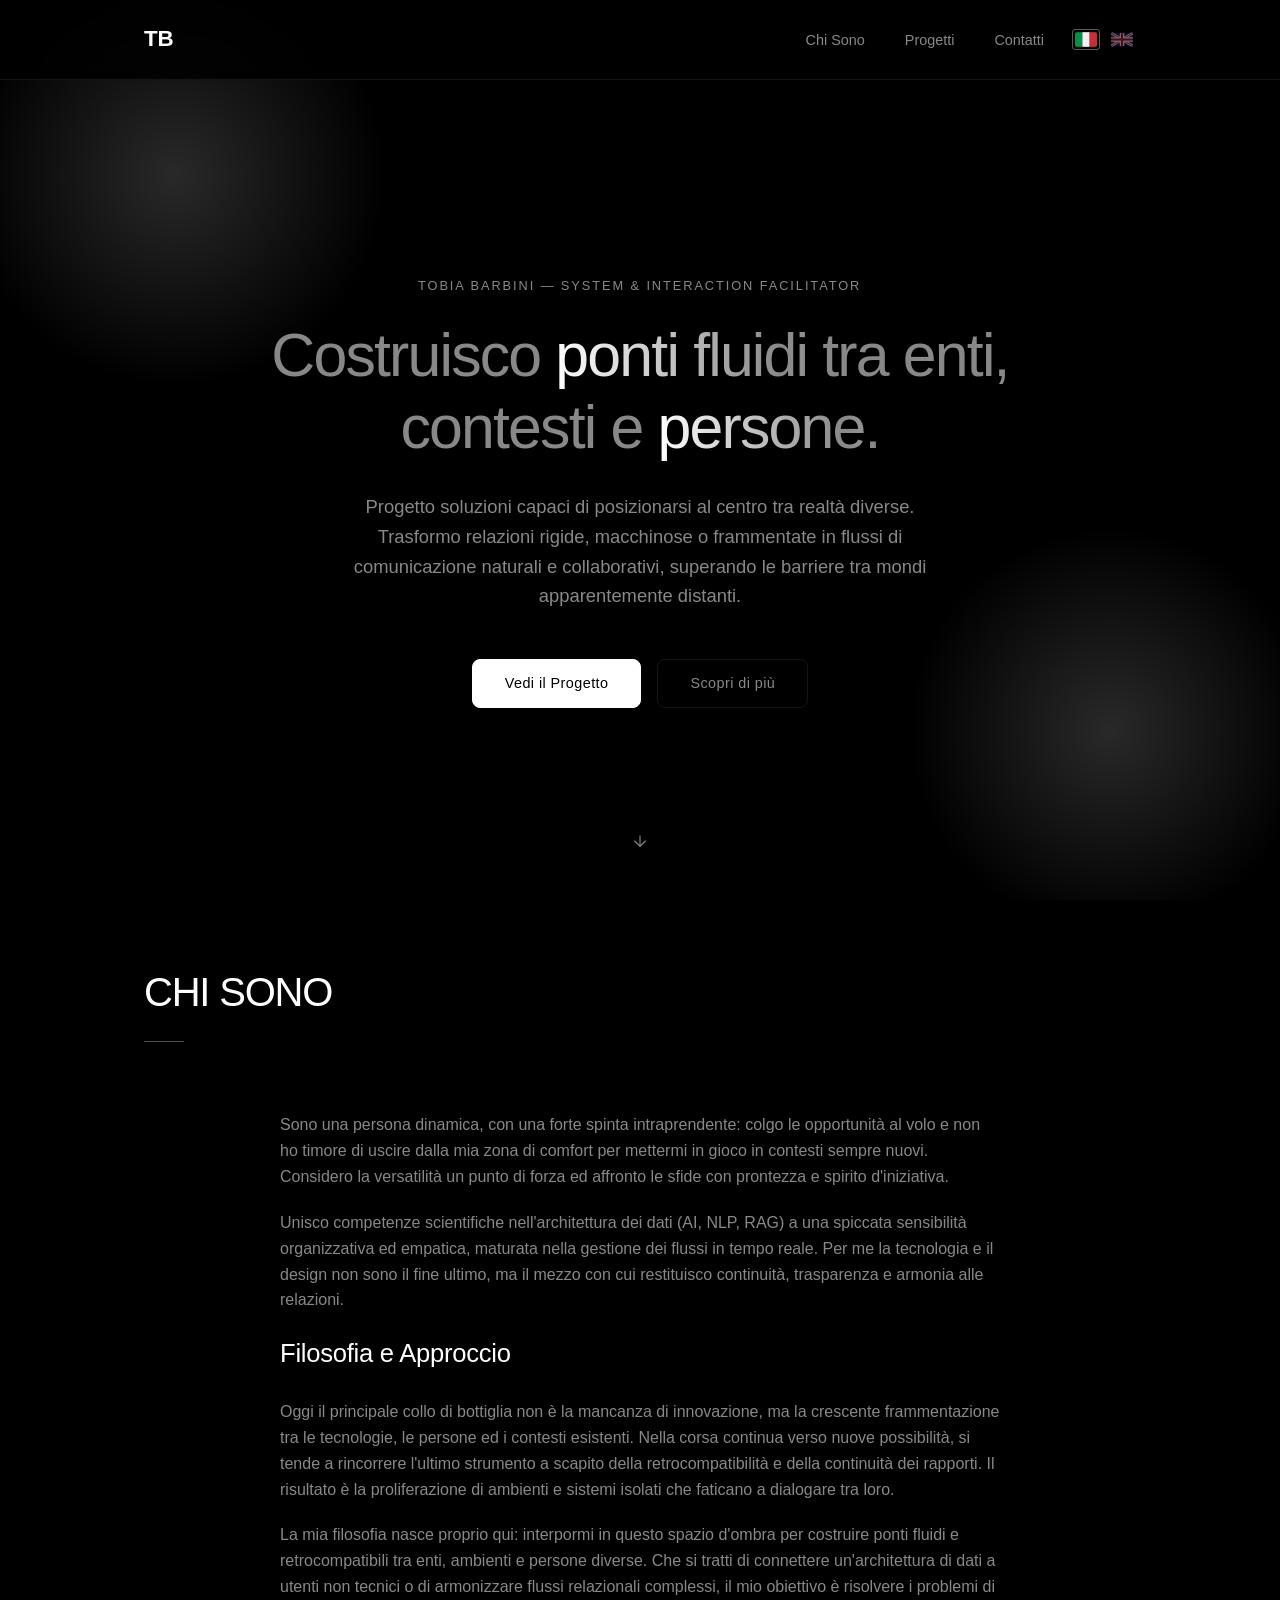
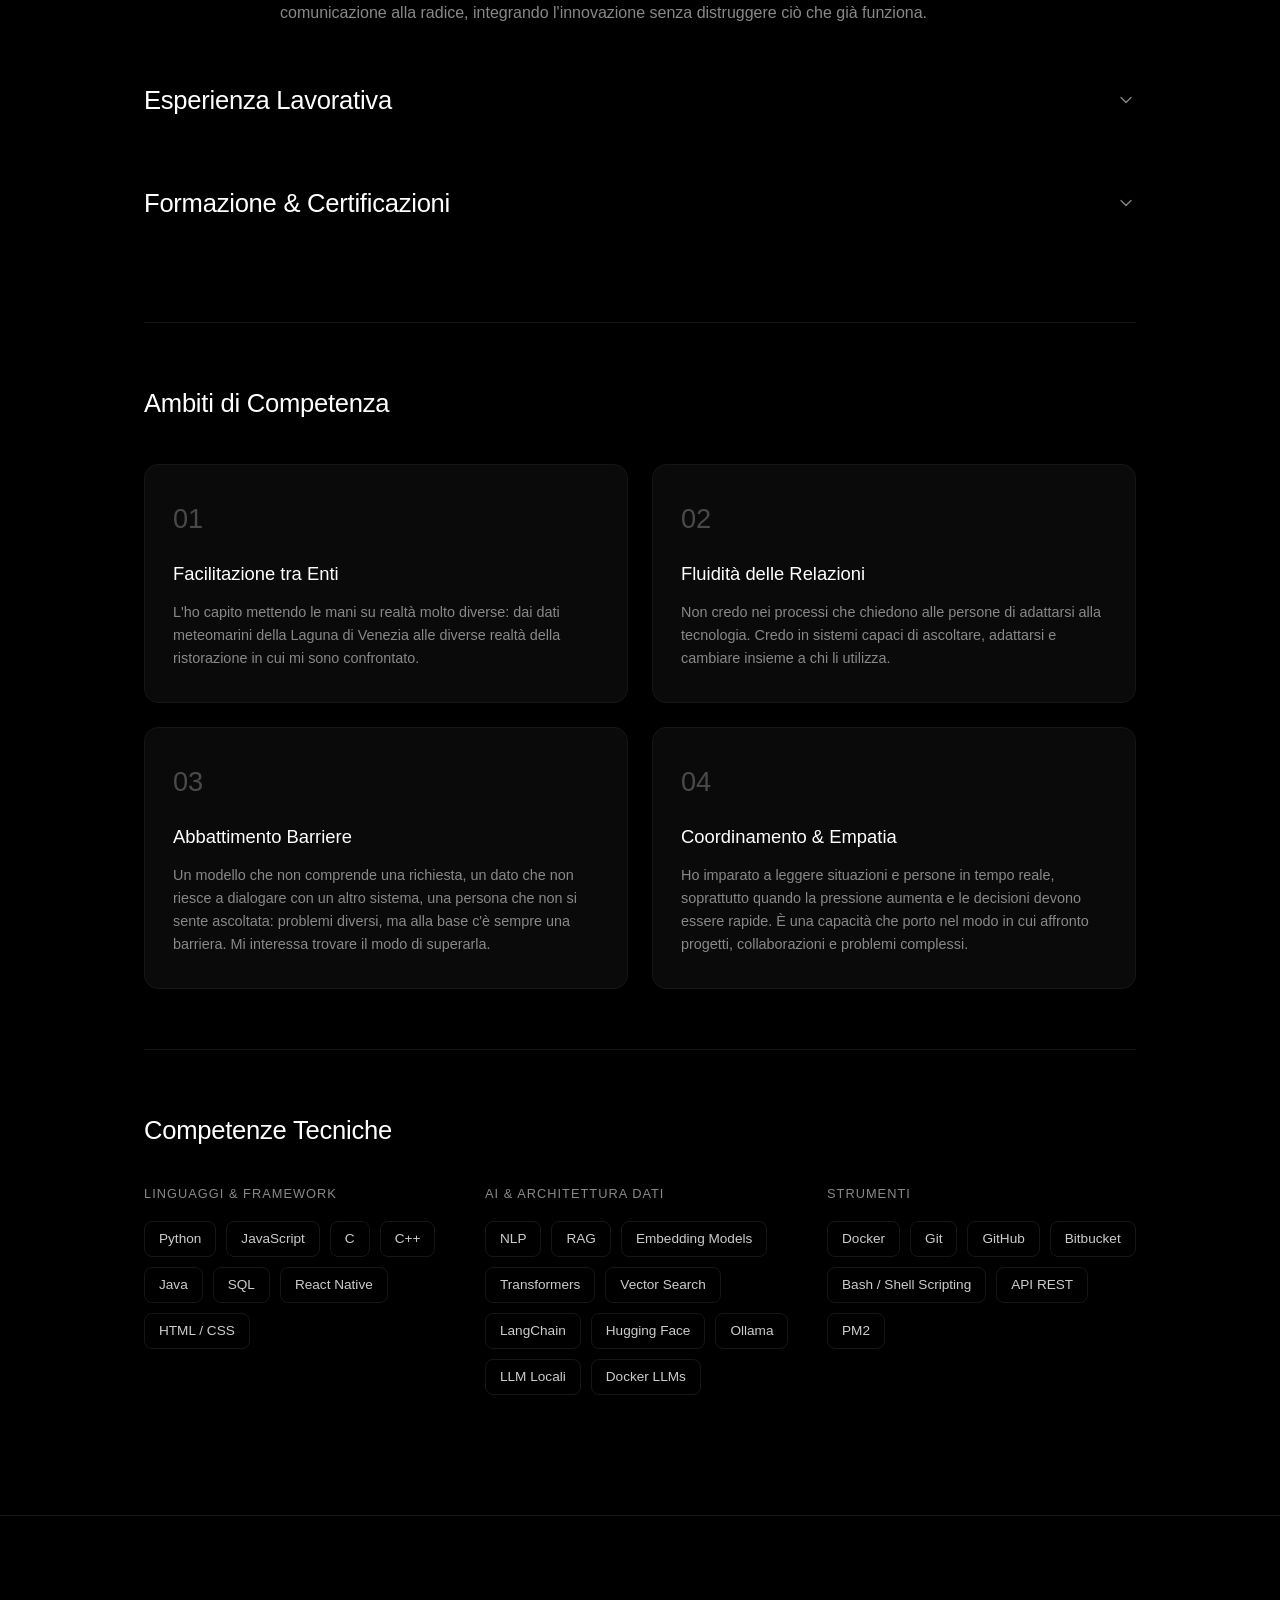
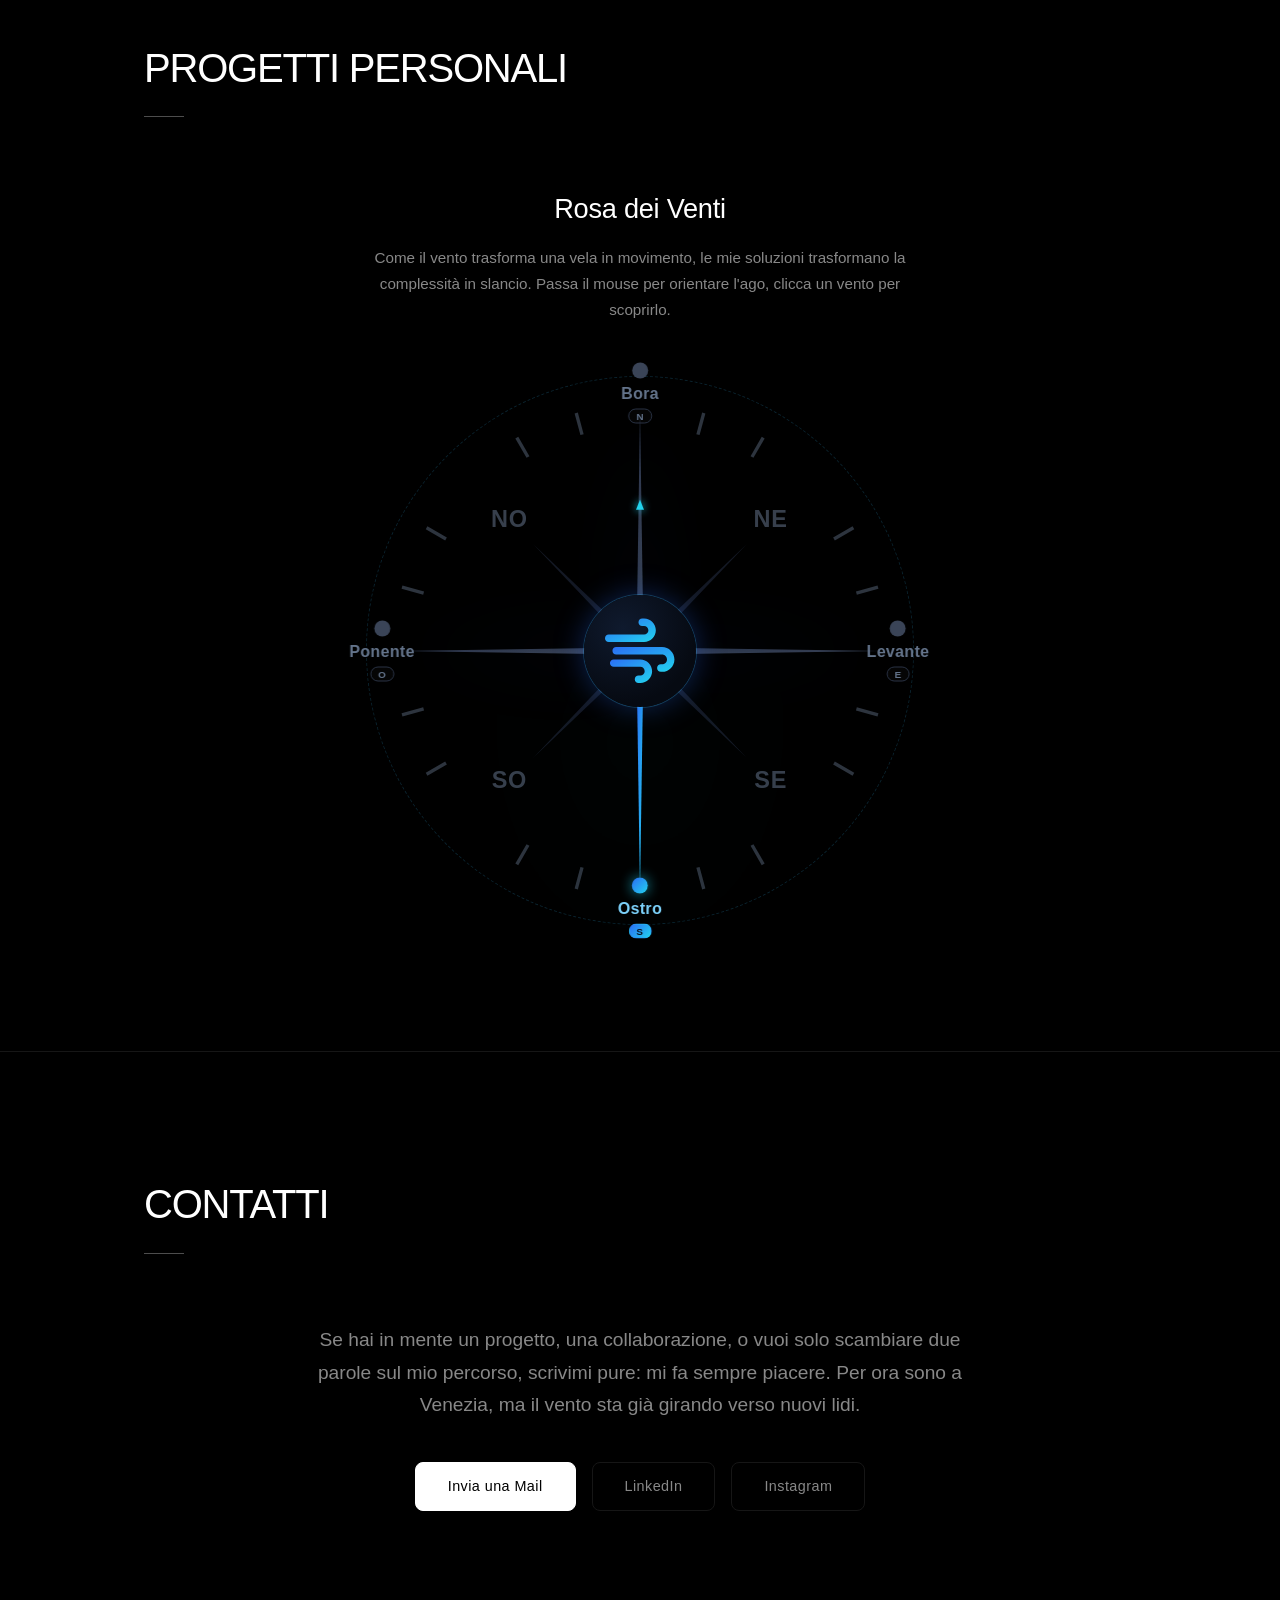
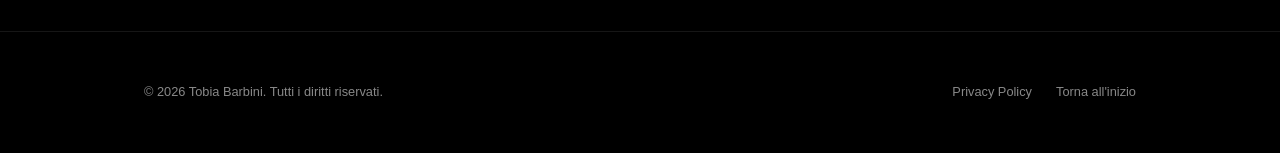
==== commit bd1a88d5: "immagine sito" ====
--- a/index.html
+++ b/index.html
@@ -6,7 +6,21 @@
     <title>Tobia Barbini | Facilitatore di Processi & Interazione</title>
     <meta name="description" content="Portfolio di Tobia Barbini. Creo soluzioni e mi inserisco tra enti, ambienti e persone diverse per risolvere problemi di relazione, rendendo la comunicazione fluida, naturale ed efficace.">
     <meta name="author" content="Tobia Barbini">
-    
+
+    <link rel="icon" type="image/svg+xml" href="favicon.svg">
+
+    <!-- Open Graph / Twitter preview (shown when the link is shared or
+         found via search, instead of a generic globe placeholder) -->
+    <meta property="og:type" content="website">
+    <meta property="og:url" content="https://tobiabarbini.com/">
+    <meta property="og:title" content="Tobia Barbini | Facilitatore di Processi & Interazione">
+    <meta property="og:description" content="Portfolio di Tobia Barbini. Creo soluzioni e mi inserisco tra enti, ambienti e persone diverse per risolvere problemi di relazione, rendendo la comunicazione fluida, naturale ed efficace.">
+    <meta property="og:image" content="https://tobiabarbini.com/og-image.jpg">
+    <meta name="twitter:card" content="summary_large_image">
+    <meta name="twitter:title" content="Tobia Barbini | Facilitatore di Processi & Interazione">
+    <meta name="twitter:description" content="Portfolio di Tobia Barbini. Creo soluzioni e mi inserisco tra enti, ambienti e persone diverse per risolvere problemi di relazione, rendendo la comunicazione fluida, naturale ed efficace.">
+    <meta name="twitter:image" content="https://tobiabarbini.com/og-image.jpg">
+
     <!-- Stylesheet (Outfit + Plus Jakarta Sans are self-hosted via @font-face in here) -->
     <link rel="stylesheet" href="style.css">
 </head>
@@ -114,7 +128,7 @@
 
                 <div class="about-text reveal-item">
                     <p data-i18n="about.p3">
-                        A livello personale, sono animato da un approccio dinamico e da una forte spinta intraprendente: cogliendo le opportunità al volo, non ho timore di uscire dalla mia zona di comfort per mettermi in gioco in contesti sempre nuovi. Considero la versatilità un punto di forza ed affronto le sfide con prontezza e spirito d'iniziativa.
+                        Sono una persona dinamica, con una forte spinta intraprendente: colgo le opportunità al volo e non ho timore di uscire dalla mia zona di comfort per mettermi in gioco in contesti sempre nuovi. Considero la versatilità un punto di forza ed affronto le sfide con prontezza e spirito d'iniziativa.
                     </p>
                     <p data-i18n="about.p4">
                         Unisco competenze scientifiche nell'architettura dei dati (AI, NLP, RAG) a una spiccata sensibilità organizzativa ed empatica, maturata nella gestione dei flussi in tempo reale. Per me la tecnologia e il design non sono il fine ultimo, ma il mezzo con cui restituisco continuità, trasparenza e armonia alle relazioni.
--- a/style.css
+++ b/style.css
@@ -67,6 +67,21 @@
     line-height: 1.62;
     overflow-x: hidden;
     -webkit-font-smoothing: antialiased;
+}
+
+/* Short UI text (headings, buttons, nav, badges, numbers) isn't meant to
+   be copied, but on mobile a single tap on it can select the whole word
+   since it's a small, isolated bit of text rather than flowing prose. Real
+   body copy (paragraphs, list items) is left alone so it stays selectable
+   the normal way (press-and-hold), same as any other site. */
+h1, h2, h3, h4, h5, h6,
+button, .btn, a, .nav-link, .logo, .lang-btn,
+.section-title, .hero-tagline, .footer-links, .copyright,
+.owr-info-badge, .skills-tags span, .lang-tag,
+.ostro-stat-value, .ostro-stat-label, .modal-detail-tag {
+    -webkit-user-select: none;
+    user-select: none;
+    -webkit-touch-callout: none;
 }
 
 /* Custom Selection */
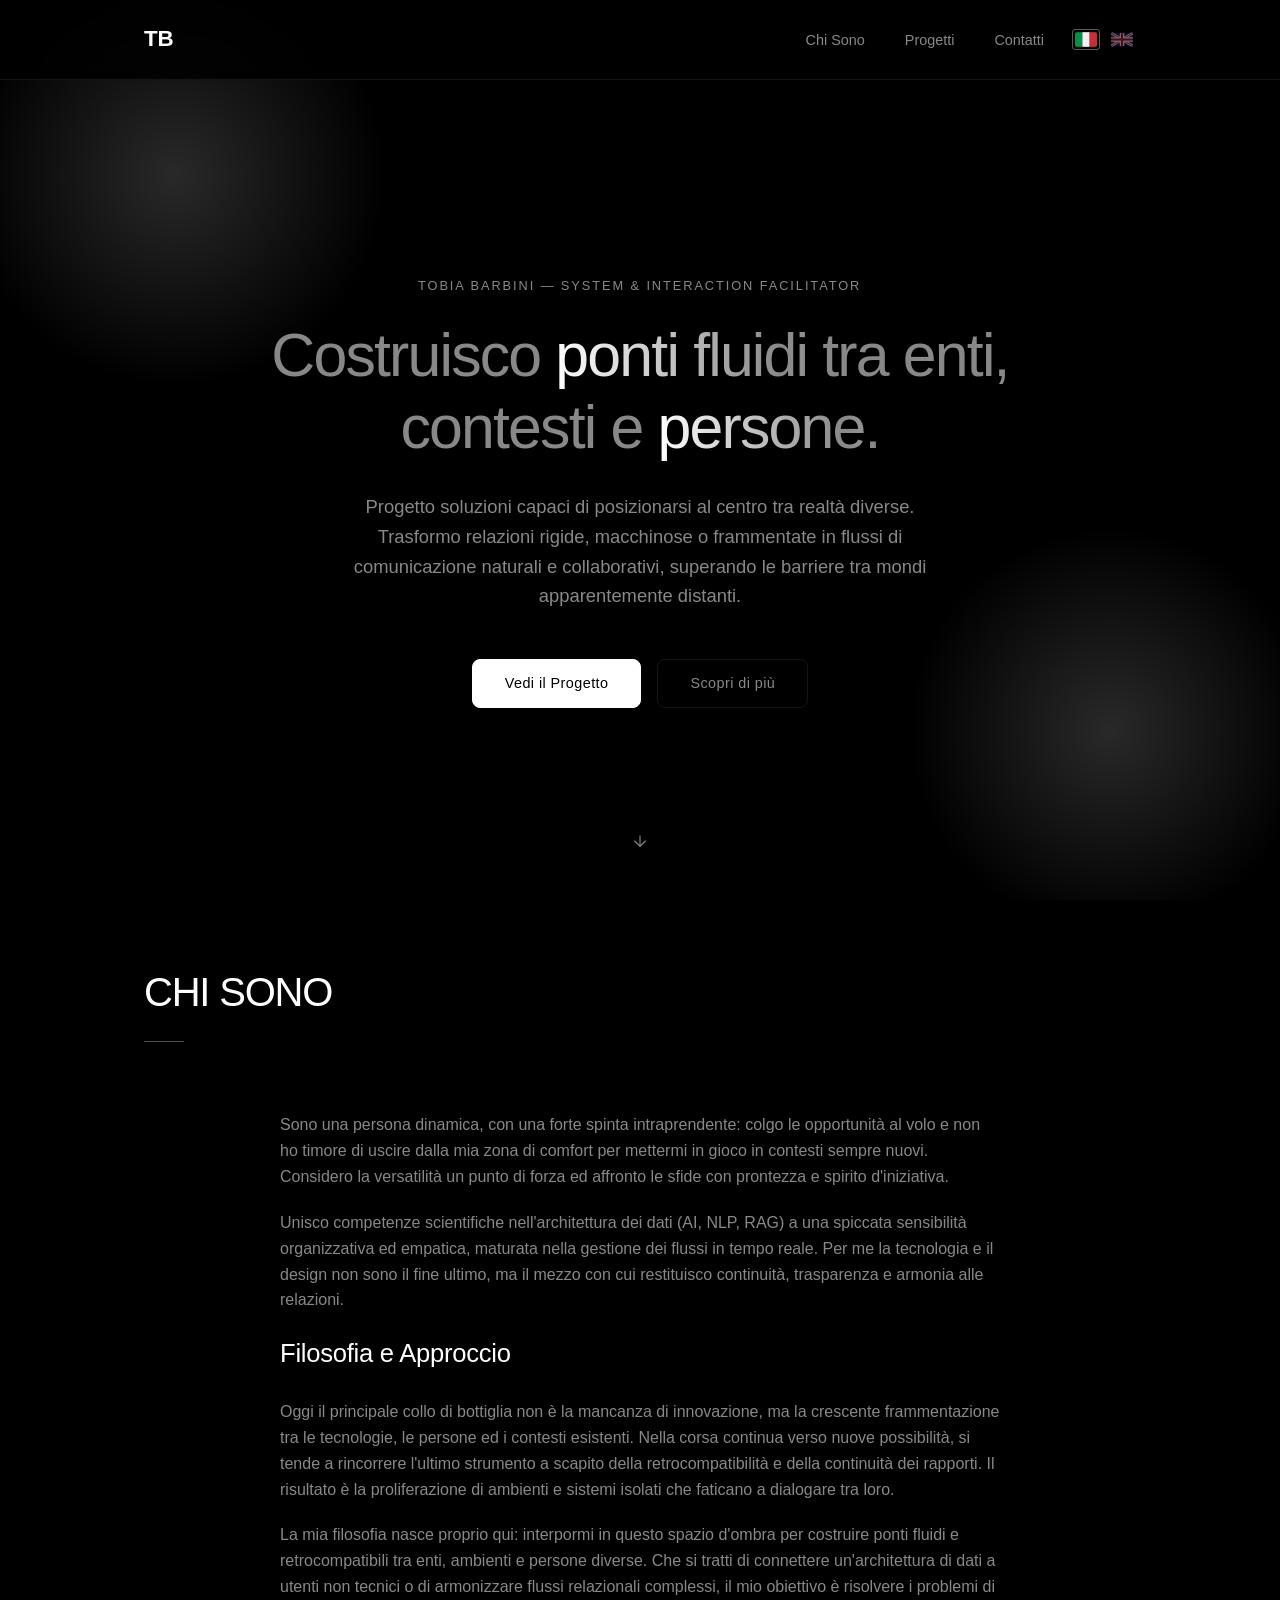
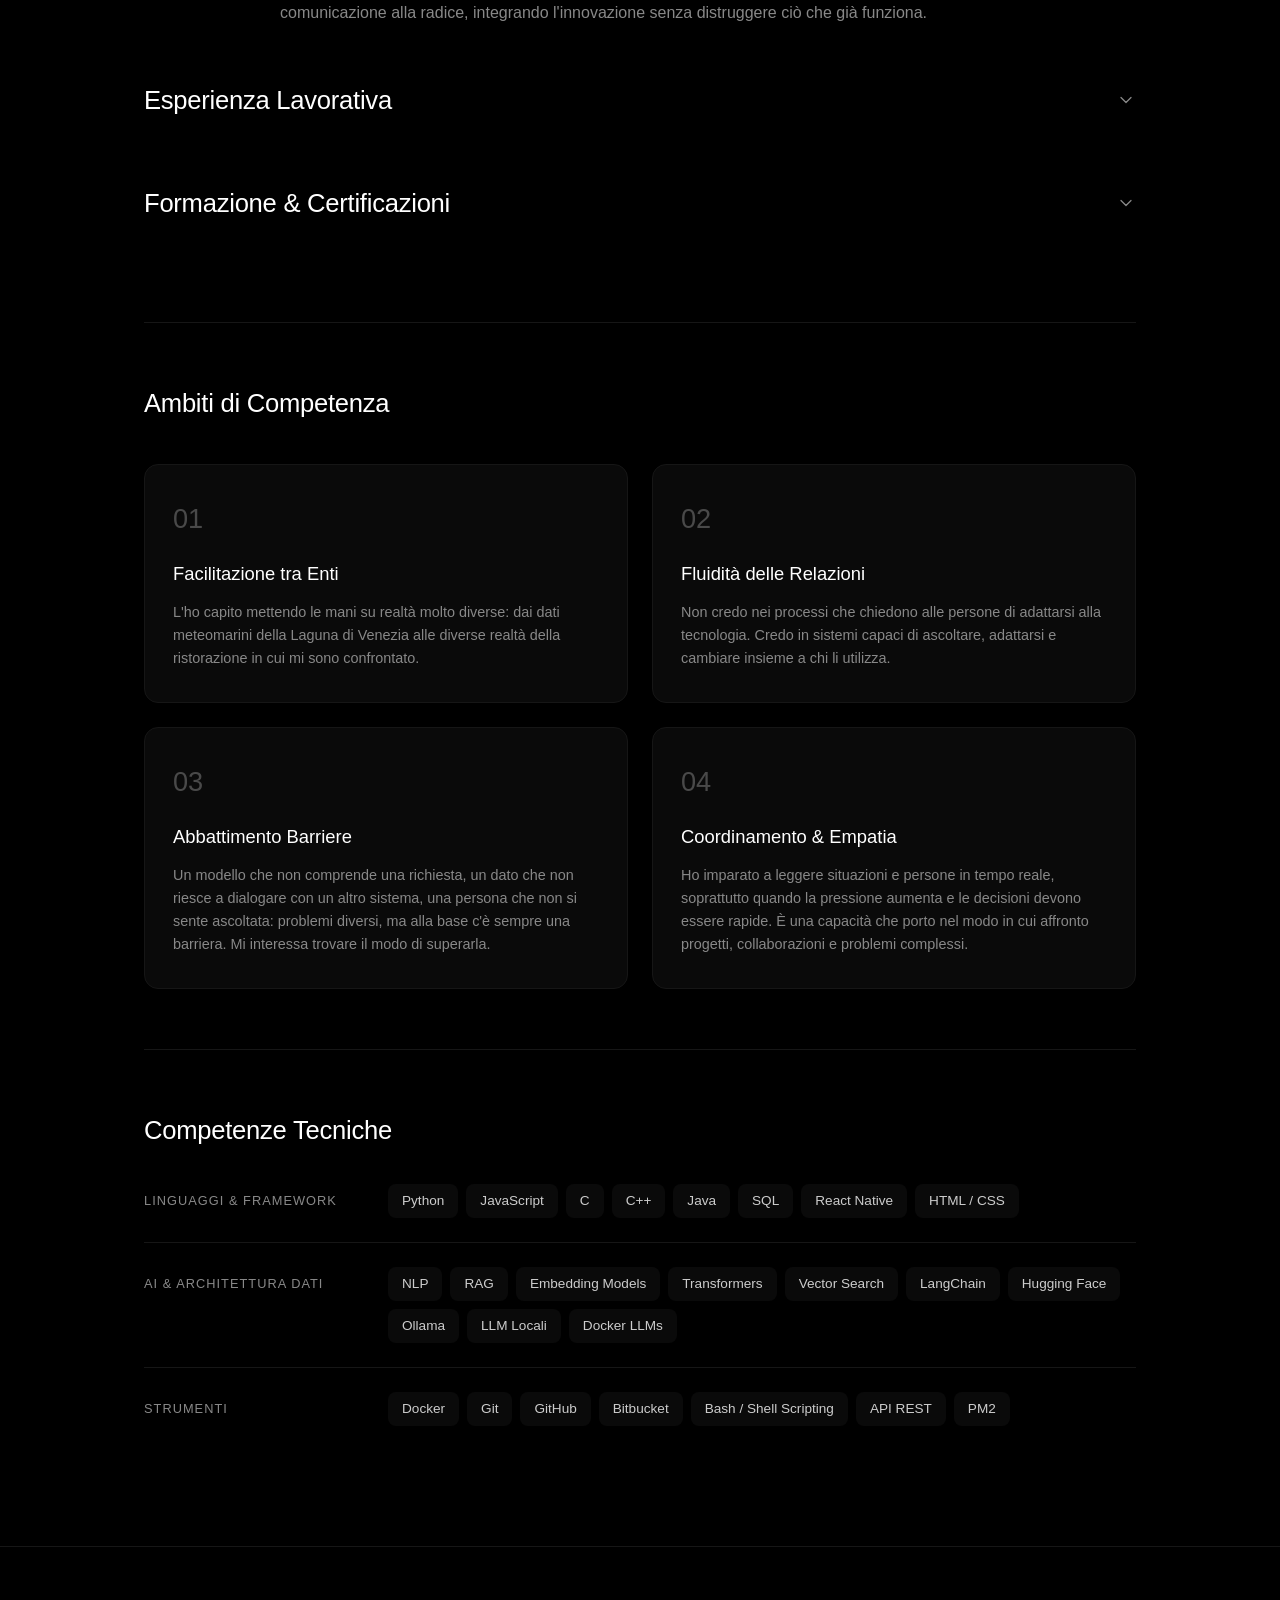
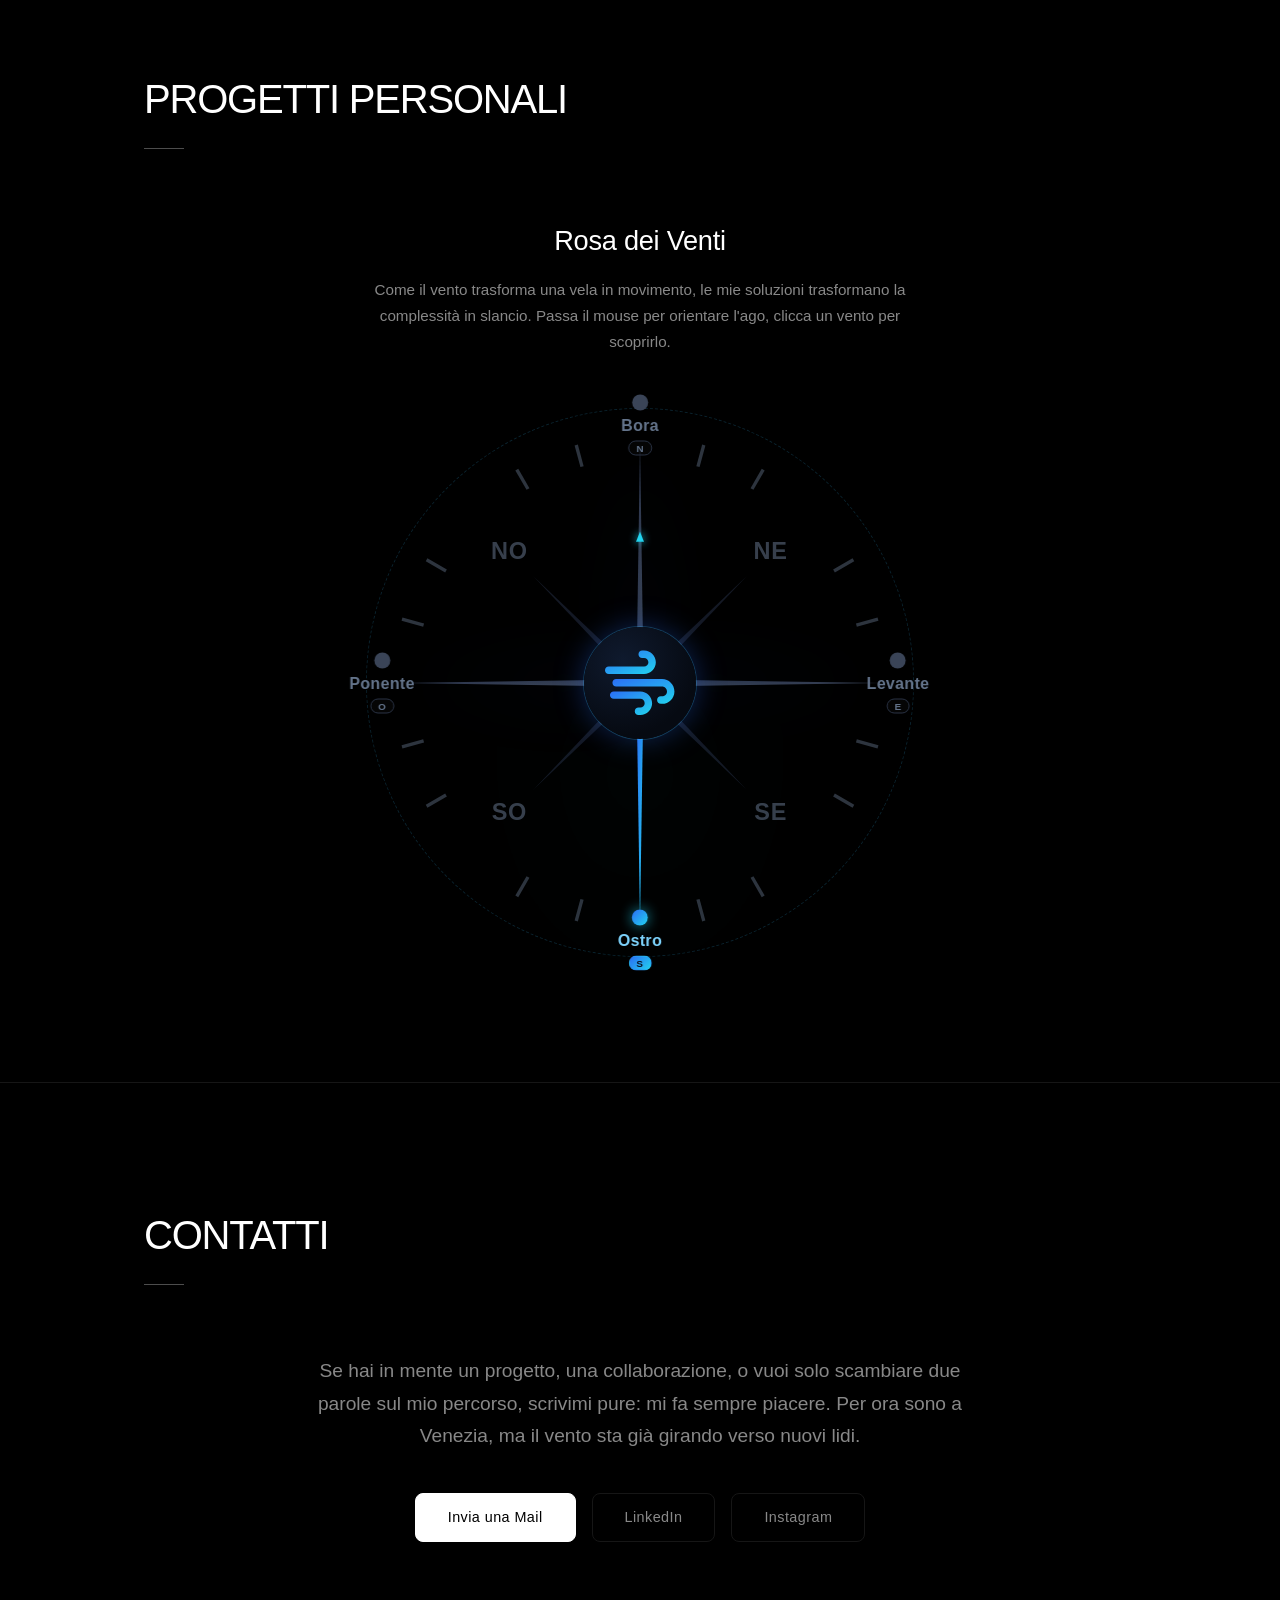
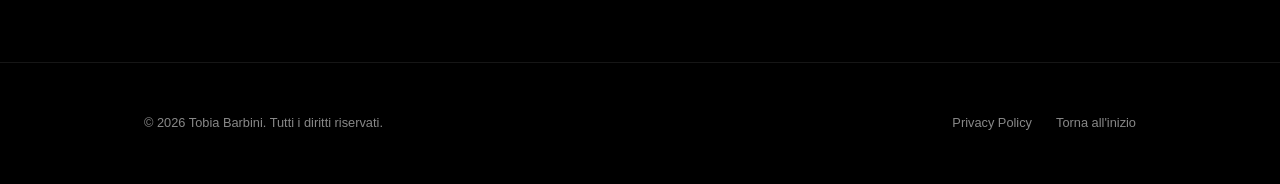
==== commit bd0dfdfd: "aggiunta esperienza" ====
--- a/index.html
+++ b/index.html
@@ -159,6 +159,16 @@
                             <div class="journey-collapse">
                             <div class="journey-collapse-inner">
                             <div class="journey-list">
+                                <!-- Journey Item 9 (current role) -->
+                                <div class="journey-item reveal-item">
+                                    <div class="journey-year" data-i18n="journey.item9.year">2026 - Presente</div>
+                                    <div class="journey-details">
+                                        <h4>Software & Algorithm Developer</h4>
+                                        <p class="journey-org">WeMoveOn - Venezia</p>
+                                        <p class="journey-desc" data-i18n="journey.item9.desc">Collaborazione allo sviluppo di Movein, piattaforma dedicata all'accessibilità urbana per persone con disabilità nella città di Venezia. Progettazione e implementazione di un algoritmo di routing avanzato per il calcolo di percorsi ottimali, tenendo conto dinamicamente di barriere architettoniche e ostacoli non accessibili.</p>
+                                    </div>
+                                </div>
+
                                 <!-- Journey Item 1 -->
                                 <div class="journey-item reveal-item">
                                     <div class="journey-year">2026</div>
@@ -358,7 +368,7 @@
                 <!-- Single Featured Project Showcase: an interactive "rosa dei venti"
                      (wind rose) — each cardinal point is a project slot. Only Ostro
                      is active for now; clicking it opens a short info banner, whose
-                     CTA links out to the dedicated ostro.html page (see script.js,
+                     CTA links out to the dedicated /ostro/ page (see script.js,
                      section 5). -->
                 <div class="featured-project reveal-item">
                     <h3 class="windrose-name" data-i18n="projects.windroseName">Rosa dei Venti</h3>
--- a/style.css
+++ b/style.css
@@ -84,6 +84,22 @@
     -webkit-touch-callout: none;
 }
 
+/* Touch screens: no text selection (and no tap flash) unless the user holds
+   a finger down on text — script.js section 4d adds `allow-select` to <body>
+   once a press has lasted long enough, so a plain tap never selects a word
+   but press-and-hold still can. */
+@media (hover: none) and (pointer: coarse) {
+    body {
+        -webkit-tap-highlight-color: transparent;
+    }
+
+    body:not(.allow-select) {
+        -webkit-user-select: none;
+        user-select: none;
+        -webkit-touch-callout: none;
+    }
+}
+
 /* Custom Selection */
 ::selection {
     background-color: rgba(255, 255, 255, 0.15);
@@ -349,6 +365,25 @@
 .logo:hover {
     transform: rotate(-6deg) scale(1.05);
     color: var(--color-text-muted);
+}
+
+/* Ostro's own wordmark (wind symbol + name), used on /ostro/ pages instead
+   of the portfolio's "TB" monogram. */
+.ostro-logo {
+    display: inline-flex;
+    align-items: center;
+    gap: 10px;
+    font-family: var(--font-display);
+    font-size: 1.35rem;
+    font-weight: 600;
+    letter-spacing: -0.01em;
+    -webkit-user-select: none;
+    user-select: none;
+}
+
+.ostro-logo svg {
+    width: 26px;
+    height: 26px;
 }
 
 .header-actions {
@@ -779,7 +814,7 @@
 
 .journey-item {
     display: grid;
-    grid-template-columns: 120px 1fr;
+    grid-template-columns: 150px 1fr;
     gap: 20px;
     padding: 24px 0;
     border-bottom: 1px solid var(--color-border);
@@ -896,10 +931,29 @@
     letter-spacing: -0.01em;
 }
 
+/* One row per category (label left, tags right) instead of three narrow
+   columns of ragged, wrapping pills, which read as a jumble. */
 .skills-groups {
+    display: flex;
+    flex-direction: column;
+}
+
+.skills-group {
     display: grid;
-    grid-template-columns: repeat(3, 1fr);
-    gap: 32px;
+    grid-template-columns: 220px 1fr;
+    gap: 24px;
+    align-items: baseline;
+    padding: 24px 0;
+    border-bottom: 1px solid var(--color-border);
+}
+
+.skills-group:first-child {
+    padding-top: 0;
+}
+
+.skills-group:last-child {
+    border-bottom: none;
+    padding-bottom: 0;
 }
 
 .skills-group h4 {
@@ -909,20 +963,19 @@
     text-transform: uppercase;
     letter-spacing: 0.08em;
     color: var(--color-text-muted);
-    margin-bottom: 16px;
 }
 
 .skills-tags {
     display: flex;
     flex-wrap: wrap;
-    gap: 10px;
+    gap: 8px;
 }
 
 .skills-tags span {
     font-size: 0.85rem;
     font-weight: 300;
     color: var(--color-text-light);
-    border: 1px solid var(--color-border);
+    background: var(--color-surface);
     border-radius: var(--radius-sm);
     padding: 6px 14px;
     transition: var(--transition-fast);
@@ -930,7 +983,23 @@
 
 .skills-tags span:hover {
     color: var(--color-text);
-    border-color: var(--color-border-hover);
+    background: var(--color-surface-hover);
+}
+
+/* The track and its duplicated "clone" tags only exist for the mobile
+   marquee (see script.js, section 4c). On desktop the track is invisible
+   to layout and the clones are hidden, so the tags wrap as before. */
+.skills-track {
+    display: contents;
+}
+
+.skills-track .is-clone {
+    display: none;
+}
+
+@keyframes skills-marquee {
+    from { transform: translateX(0); }
+    to { transform: translateX(-50%); }
 }
 
 /* --- Projects Section --- */
@@ -1502,7 +1571,7 @@
 
 /* --- Ostro Page Components ---
    Originally built for an in-page modal (now replaced by the dedicated
-   ostro.html page), these are plain typography/grid components and work
+   /ostro/ page), these are plain typography/grid components and work
    just as well in normal page flow, so they stayed instead of being
    rewritten from scratch. */
 .modal-detail-tag {
@@ -1582,7 +1651,7 @@
    a big gradient value instead of a plain index number. */
 .ostro-stats-grid {
     display: grid;
-    grid-template-columns: repeat(3, 1fr);
+    grid-template-columns: repeat(2, 1fr);
     gap: 20px;
 }
 
@@ -1642,35 +1711,107 @@
 .ostro-arch-grid {
     display: grid;
     grid-template-columns: repeat(2, 1fr);
-    gap: 40px;
-}
-
-.ostro-arch-group h4 {
+    gap: 20px;
+}
+
+.ostro-arch-card {
+    border: 1px solid var(--color-border);
+    border-radius: var(--radius-md);
+    padding: 28px 26px;
+    background: var(--color-surface);
+    transition: transform 0.3s cubic-bezier(0.16, 1, 0.3, 1),
+                border-color 0.3s ease,
+                box-shadow 0.3s ease;
+}
+
+.ostro-arch-card:hover {
+    transform: translateY(-4px);
+    border-color: var(--color-border-hover);
+    box-shadow: 0 14px 28px rgba(0, 0, 0, 0.35);
+}
+
+.ostro-arch-icon {
+    width: 42px;
+    height: 42px;
+    border-radius: var(--radius-sm);
+    background: linear-gradient(135deg, rgba(43, 110, 245, 0.15), rgba(34, 211, 238, 0.15));
+    display: flex;
+    align-items: center;
+    justify-content: center;
+    margin-bottom: 18px;
+}
+
+.ostro-arch-icon svg {
+    width: 20px;
+    height: 20px;
+    color: #22d3ee;
+}
+
+.ostro-arch-card h4 {
     font-family: var(--font-sans);
     font-size: 1rem;
     font-weight: 500;
-    margin-bottom: 18px;
-    padding-bottom: 14px;
-    border-bottom: 1px solid var(--color-border);
-}
-
-.ostro-arch-group ul {
-    list-style: none;
-    display: flex;
-    flex-direction: column;
-    gap: 14px;
-}
-
-.ostro-arch-group li {
+    margin-bottom: 10px;
+}
+
+.ostro-arch-card p {
     font-size: 0.9rem;
     color: var(--color-text-muted);
     font-weight: 300;
     line-height: 1.65;
 }
 
-.ostro-arch-group li strong {
-    color: var(--color-text-light);
+/* Ostro roadmap: honestly separate from "Architettura Tecnica" above, which
+   only lists what already works. Same card shell, but the amber badge
+   visually flags these as in-progress rather than shipped. */
+.ostro-roadmap-grid {
+    display: grid;
+    grid-template-columns: repeat(2, 1fr);
+    gap: 20px;
+}
+
+.ostro-roadmap-card {
+    border: 1px solid var(--color-border);
+    border-radius: var(--radius-md);
+    padding: 26px 24px;
+    background: var(--color-surface);
+    transition: transform 0.3s cubic-bezier(0.16, 1, 0.3, 1),
+                border-color 0.3s ease,
+                box-shadow 0.3s ease;
+}
+
+.ostro-roadmap-card:hover {
+    transform: translateY(-4px);
+    border-color: var(--color-border-hover);
+    box-shadow: 0 14px 28px rgba(0, 0, 0, 0.35);
+}
+
+.ostro-roadmap-badge {
+    display: inline-block;
+    font-size: 0.7rem;
+    font-weight: 600;
+    text-transform: uppercase;
+    letter-spacing: 0.08em;
+    color: #fbbf24;
+    background: rgba(251, 191, 36, 0.12);
+    border: 1px solid rgba(251, 191, 36, 0.3);
+    padding: 4px 10px;
+    border-radius: 999px;
+    margin-bottom: 16px;
+}
+
+.ostro-roadmap-card h4 {
+    font-family: var(--font-sans);
+    font-size: 1rem;
     font-weight: 500;
+    margin-bottom: 10px;
+}
+
+.ostro-roadmap-card p {
+    font-size: 0.9rem;
+    color: var(--color-text-muted);
+    font-weight: 300;
+    line-height: 1.65;
 }
 
 /* Ostro specs: floating flip cards, one per topic — front shows just the
@@ -2045,22 +2186,52 @@
         grid-template-columns: 1fr;
     }
 
-    .ostro-stats-grid {
-        grid-template-columns: 1fr 1fr;
-    }
-
-    .ostro-arch-grid {
+    .ostro-arch-grid,
+    .ostro-roadmap-grid {
         grid-template-columns: 1fr;
-        gap: 32px;
+        gap: 20px;
     }
 
     .focus-card {
         padding: 28px 22px;
     }
 
-    .skills-groups {
+    .skills-group {
         grid-template-columns: 1fr;
-        gap: 28px;
+        gap: 12px;
+        padding: 20px 0;
+    }
+
+    /* Each row becomes a single-line marquee instead of a wall of wrapped
+       tags that fills the phone screen. Margin (not gap) between tags so
+       exactly half the track is one full loop, with no jump at the seam.
+       Touching a row pauses it. */
+    .skills-tags {
+        overflow: hidden;
+        -webkit-mask-image: linear-gradient(to right, transparent, #000 8%, #000 92%, transparent);
+        mask-image: linear-gradient(to right, transparent, #000 8%, #000 92%, transparent);
+    }
+
+    .skills-track {
+        display: flex;
+        width: max-content;
+        animation: skills-marquee var(--marquee-duration, 30s) linear infinite;
+    }
+
+    .skills-track.reverse {
+        animation-direction: reverse;
+    }
+
+    .skills-tags:active .skills-track {
+        animation-play-state: paused;
+    }
+
+    .skills-track span,
+    .skills-track .is-clone {
+        display: block;
+        flex: 0 0 auto;
+        white-space: nowrap;
+        margin-right: 8px;
     }
 
     /* Sized per card, not uniformly: text length varies a lot between
@@ -2136,6 +2307,22 @@
         display: none;
     }
 
+    /* Skills marquee: no auto-scroll; each row is swiped by hand instead,
+       with the duplicated loop tags hidden. */
+    .skills-track {
+        animation: none;
+    }
+
+    .skills-track .is-clone {
+        display: none;
+    }
+
+    .skills-tags {
+        overflow-x: auto;
+        -webkit-mask-image: none;
+        mask-image: none;
+    }
+
     .reveal-item {
         transform: translateY(8px);
     }
